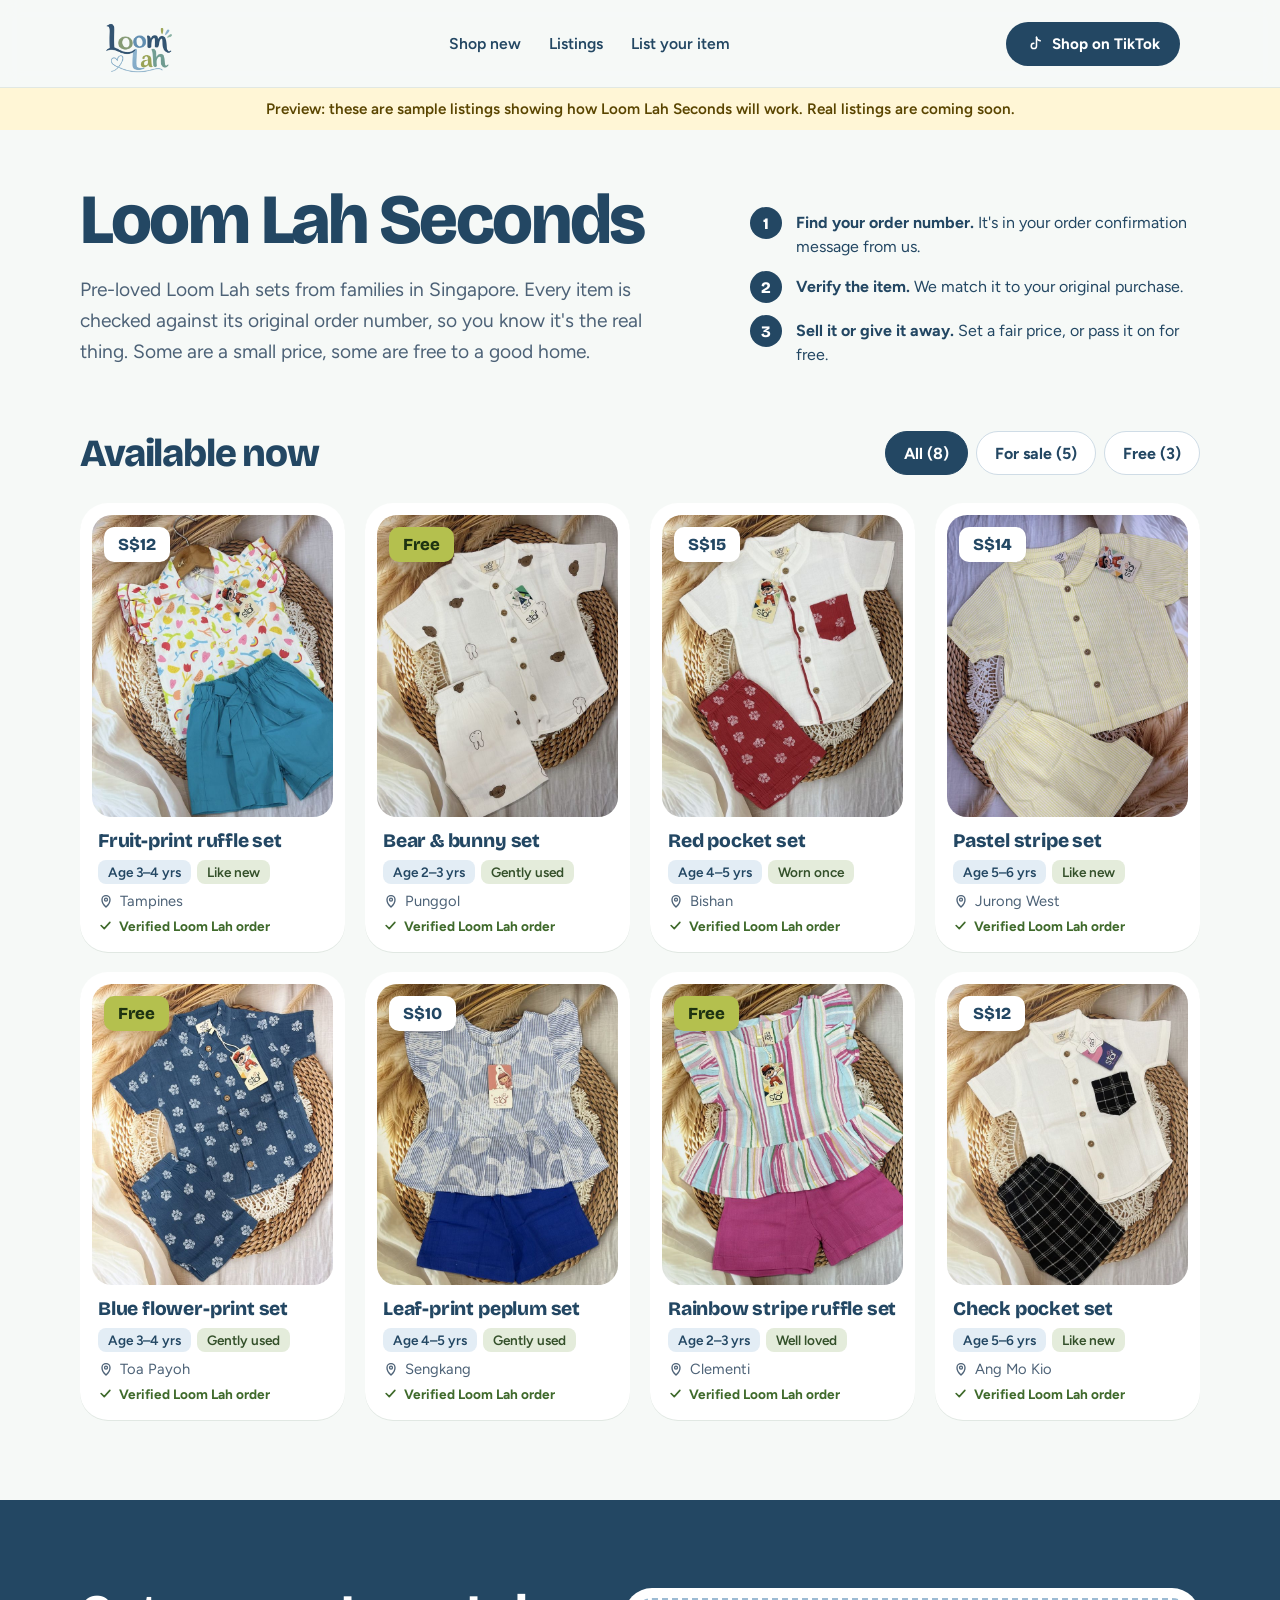
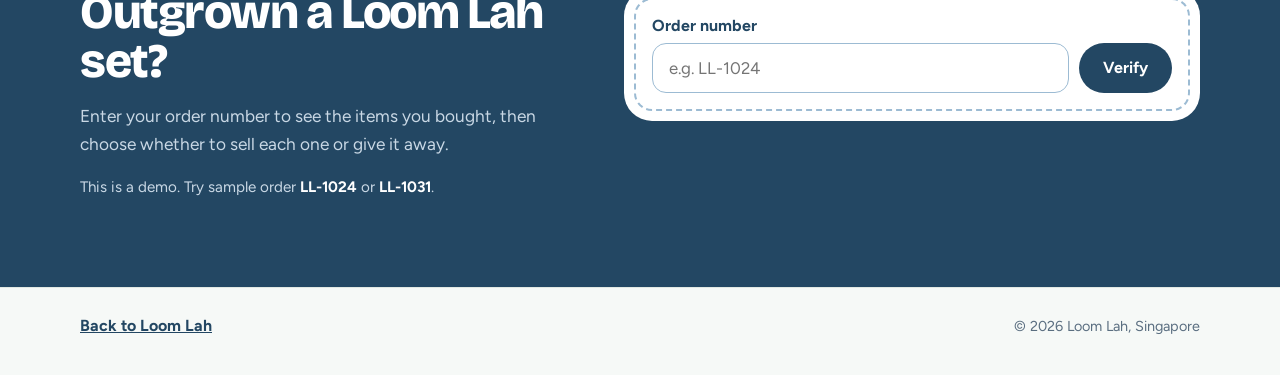
==== seconds.html @ 874a30c9 "Added Seconds page" ====
<!doctype html>
<html lang="en">
<head>
<meta charset="utf-8">
<meta name="viewport" content="width=device-width, initial-scale=1">
<title>Loom Lah Seconds — Pre-loved kids' cotton sets</title>
<meta name="description" content="Pre-loved Loom Lah cotton sets for kids in Singapore, verified by order number. Some for a small price, some free.">
<link rel="icon" href="favicon.ico" sizes="any">
<link rel="icon" type="image/png" href="assets/favicon-32.png">
<link rel="apple-touch-icon" href="assets/apple-touch-icon.png">
<meta name="theme-color" content="#234763">
<link rel="canonical" href="https://loomlah.github.io/seconds.html">
<meta property="og:url" content="https://loomlah.github.io/seconds.html">
<meta property="og:title" content="Loom Lah Seconds">
<meta property="og:description" content="Pre-loved Loom Lah cotton sets, verified by order number.">
<meta property="og:image" content="https://loomlah.github.io/assets/og-image.png">
<meta name="twitter:card" content="summary_large_image">
<link rel="preconnect" href="https://fonts.googleapis.com">
<link rel="preconnect" href="https://fonts.gstatic.com" crossorigin>
<link rel="stylesheet" href="https://fonts.googleapis.com/css2?family=Bricolage+Grotesque:opsz,wght@12..96,500;12..96,700;12..96,800&family=Figtree:wght@400;500;600;700&display=swap">
<style>
*{box-sizing:border-box}
img{max-width:100%;height:auto}
html{scroll-behavior:smooth;scroll-padding-top:90px}
a:focus-visible,button:focus-visible,input:focus-visible{outline:3px solid #B4C04E;outline-offset:3px}
[hidden]{display:none !important}
@media (prefers-reduced-motion:reduce){html{scroll-behavior:auto}}
body{margin:0;background:#F6F9F7}
a{color:#234763}a:hover{color:#16314A}
.btn{transition:transform .18s ease,box-shadow .18s ease,background-color .18s ease}
.btn:hover{transform:translateY(-2px)}
.btn-solid:hover{background-color:#16314A;color:#FFFFFF;box-shadow:0 10px 24px rgba(35,71,99,.25)}
.navlinks{display:none}
@media (min-width:860px){.navlinks{display:flex}}
@media (prefers-reduced-motion:reduce){.btn{transition:none}.btn:hover{transform:none}}
</style>
</head>
<body>
<div style="min-height: 100vh; background: #F6F9F7; color: #234763; font-family: 'Figtree', system-ui, sans-serif; display: flex; flex-direction: column">

<div style="position: sticky; top: 0; z-index: 20; background: rgba(246,249,247,0.88); backdrop-filter: blur(10px); -webkit-backdrop-filter: blur(10px); border-bottom: 1px solid #E1E8E3">
<div style="max-width: 1120px; margin: 0 auto; padding: 10px 20px; display: flex; align-items: center; gap: 24px">
<a href="index.html" aria-label="Loom Lah home" style="display: block; flex: none"><img src="assets/logo.png" alt="Loom Lah" width="72" height="67" style="width: 72px; height: auto; display: block"></a>
<nav class="navlinks" aria-label="Pages" style="flex: 1; gap: 28px; justify-content: center; font-weight: 600; font-size: 0.98rem">
<a href="index.html" style="text-decoration: none; color: #234763">Shop new</a>
<a href="#listings" style="text-decoration: none; color: #234763">Listings</a>
<a href="#list-yours" style="text-decoration: none; color: #234763">List your item</a>
</nav>
<a class="btn btn-solid" href="https://www.tiktok.com/@loomlah" target="_blank" rel="noopener" style="margin-left: auto; display: inline-flex; align-items: center; gap: 8px; min-height: 44px; box-sizing: border-box; padding: 0 20px; border-radius: 999px; background: #234763; color: #FFFFFF; text-decoration: none; font-weight: 700; font-size: 0.95rem"><svg width="18" height="18" viewBox="0 0 24 24" fill="none" stroke="currentColor" stroke-width="2" stroke-linecap="round" stroke-linejoin="round" aria-hidden="true"><path d="M14 3v11.5a3.5 3.5 0 1 1-3.5-3.5"></path><path d="M14 3c.4 2.8 2.2 4.5 5 4.8"></path></svg>Shop on TikTok</a>
</div>
</div>

<div role="note" style="background: #FFF6D6; color: #5A4500; padding: 12px 20px; text-align: center; font-size: 0.95rem; font-weight: 600">Preview: these are sample listings showing how Loom Lah Seconds will work. Real listings are coming soon.</div>

<header style="padding: 56px 20px 40px">
<div style="max-width: 1120px; margin: 0 auto; display: flex; flex-wrap: wrap; gap: 40px; align-items: flex-end; justify-content: space-between">
<div style="flex: 1 1 520px; min-width: 0; display: flex; flex-direction: column; gap: 20px">
<h1 style="margin: 0; font-family: 'Bricolage Grotesque', 'Figtree', sans-serif; font-size: clamp(2.6rem, 6vw, 4.4rem); line-height: 0.98; font-weight: 800; letter-spacing: -0.035em; color: #234763">Loom Lah Seconds</h1>
<p style="margin: 0; font-size: 1.2rem; line-height: 1.6; color: #4D6277; max-width: 32em">Pre-loved Loom Lah sets from families in Singapore. Every item is checked against its original order number, so you know it's the real thing. Some are a small price, some are free to a good home.</p>
</div>
<ol aria-label="How Seconds works" style="flex: 1 1 340px; min-width: 0; margin: 0; padding: 0; list-style: none; display: flex; flex-direction: column; gap: 12px">
<li style="display: flex; gap: 14px; align-items: flex-start"><span aria-hidden="true" style="flex: none; width: 32px; height: 32px; border-radius: 50%; background: #234763; color: #FFFFFF; display: flex; align-items: center; justify-content: center; font-family: 'Bricolage Grotesque', 'Figtree', sans-serif; font-weight: 800">1</span><span style="font-size: 1rem; line-height: 1.5; padding-top: 4px"><strong>Find your order number.</strong> It's in your order confirmation message from us.</span></li>
<li style="display: flex; gap: 14px; align-items: flex-start"><span aria-hidden="true" style="flex: none; width: 32px; height: 32px; border-radius: 50%; background: #234763; color: #FFFFFF; display: flex; align-items: center; justify-content: center; font-family: 'Bricolage Grotesque', 'Figtree', sans-serif; font-weight: 800">2</span><span style="font-size: 1rem; line-height: 1.5; padding-top: 4px"><strong>Verify the item.</strong> We match it to your original purchase.</span></li>
<li style="display: flex; gap: 14px; align-items: flex-start"><span aria-hidden="true" style="flex: none; width: 32px; height: 32px; border-radius: 50%; background: #234763; color: #FFFFFF; display: flex; align-items: center; justify-content: center; font-family: 'Bricolage Grotesque', 'Figtree', sans-serif; font-weight: 800">3</span><span style="font-size: 1rem; line-height: 1.5; padding-top: 4px"><strong>Sell it or give it away.</strong> Set a fair price, or pass it on for free.</span></li>
</ol>
</div>
</header>

<section id="listings" aria-labelledby="listings-h" style="padding: 24px 20px 80px">
<div style="max-width: 1120px; margin: 0 auto; display: flex; flex-direction: column; gap: 28px">
<div style="display: flex; flex-wrap: wrap; gap: 16px; align-items: center; justify-content: space-between">
<h2 id="listings-h" style="margin: 0; font-family: 'Bricolage Grotesque', 'Figtree', sans-serif; font-size: clamp(1.8rem, 3.5vw, 2.4rem); line-height: 1.05; font-weight: 800; letter-spacing: -0.03em">Available now</h2>
<div role="group" aria-label="Filter listings" style="display: flex; flex-wrap: wrap; gap: 8px">
<button type="button" data-filter="all" aria-pressed="true" style="min-height: 44px; padding: 0 18px; border-radius: 999px; border: 1.5px solid #234763; background: #234763; color: #FFFFFF; font: inherit; font-weight: 700; cursor: pointer">All (8)</button>
<button type="button" data-filter="sale" aria-pressed="false" style="min-height: 44px; padding: 0 18px; border-radius: 999px; border: 1.5px solid #CFDCE6; background: #FFFFFF; color: #234763; font: inherit; font-weight: 700; cursor: pointer">For sale (5)</button>
<button type="button" data-filter="free" aria-pressed="false" style="min-height: 44px; padding: 0 18px; border-radius: 999px; border: 1.5px solid #CFDCE6; background: #FFFFFF; color: #234763; font: inherit; font-weight: 700; cursor: pointer">Free (3)</button>
</div>
</div>
<div style="display: grid; grid-template-columns: repeat(auto-fill, minmax(230px, 1fr)); gap: 20px">
<article data-kind="sale" style="display: flex; flex-direction: column; gap: 12px; padding: 12px 12px 18px; border-radius: 28px; background: #FFFFFF; box-shadow: 0 1px 0 #E1E8E3">
<span style="position: relative; display: block; border-radius: 20px; overflow: hidden"><img src="assets/img/playdate-fruit-set.jpg" alt="Fruit-print ruffle set, pre-loved" loading="lazy" width="720" height="900" style="width: 100%; height: auto; aspect-ratio: 4 / 5; object-fit: cover; display: block"><span style="position: absolute; left: 12px; top: 12px; padding: 7px 14px; border-radius: 10px; background: #FFFFFF; color: #234763; font-family: 'Bricolage Grotesque', 'Figtree', sans-serif; font-weight: 800; font-size: 1.05rem; box-shadow: 0 6px 14px rgba(0,0,0,0.12)">S$12</span></span>
<div style="display: flex; flex-direction: column; gap: 8px; padding: 0 6px">
<h3 style="margin: 0; font-family: 'Bricolage Grotesque', 'Figtree', sans-serif; font-size: 1.2rem; font-weight: 800; letter-spacing: -0.01em; color: #234763">Fruit-print ruffle set</h3>
<div style="display: flex; flex-wrap: wrap; gap: 6px"><span style="padding: 4px 10px; border-radius: 8px; background: #E3EDF5; font-size: 0.85rem; font-weight: 600; color: #234763">Age 3–4 yrs</span><span style="padding: 4px 10px; border-radius: 8px; background: #E4ECDB; font-size: 0.85rem; font-weight: 600; color: #34502A">Like new</span></div>
<span style="display: inline-flex; align-items: center; gap: 6px; font-size: 0.92rem; color: #4D6277"><svg width="16" height="16" viewBox="0 0 24 24" fill="none" stroke="currentColor" stroke-width="2" stroke-linecap="round" stroke-linejoin="round" aria-hidden="true"><path d="M12 21s-6-5.5-6-11a6 6 0 0 1 12 0c0 5.5-6 11-6 11z"></path><circle cx="12" cy="10" r="2.2"></circle></svg>Tampines</span>
<span style="display: inline-flex; align-items: center; gap: 6px; font-size: 0.85rem; font-weight: 700; color: #3F6A2B"><svg width="15" height="15" viewBox="0 0 24 24" fill="none" stroke="currentColor" stroke-width="2.6" stroke-linecap="round" stroke-linejoin="round" aria-hidden="true"><path d="M5 12l5 5 9-10"></path></svg>Verified Loom Lah order</span>
</div>
</article>
<article data-kind="free" style="display: flex; flex-direction: column; gap: 12px; padding: 12px 12px 18px; border-radius: 28px; background: #FFFFFF; box-shadow: 0 1px 0 #E1E8E3">
<span style="position: relative; display: block; border-radius: 20px; overflow: hidden"><img src="assets/img/bear-bunny-set.jpg" alt="Bear &amp; bunny set, pre-loved" loading="lazy" width="720" height="900" style="width: 100%; height: auto; aspect-ratio: 4 / 5; object-fit: cover; display: block"><span style="position: absolute; left: 12px; top: 12px; padding: 7px 14px; border-radius: 10px; background: #B4C04E; color: #1F3311; font-family: 'Bricolage Grotesque', 'Figtree', sans-serif; font-weight: 800; font-size: 1.05rem; box-shadow: 0 6px 14px rgba(0,0,0,0.12)">Free</span></span>
<div style="display: flex; flex-direction: column; gap: 8px; padding: 0 6px">
<h3 style="margin: 0; font-family: 'Bricolage Grotesque', 'Figtree', sans-serif; font-size: 1.2rem; font-weight: 800; letter-spacing: -0.01em; color: #234763">Bear &amp; bunny set</h3>
<div style="display: flex; flex-wrap: wrap; gap: 6px"><span style="padding: 4px 10px; border-radius: 8px; background: #E3EDF5; font-size: 0.85rem; font-weight: 600; color: #234763">Age 2–3 yrs</span><span style="padding: 4px 10px; border-radius: 8px; background: #E4ECDB; font-size: 0.85rem; font-weight: 600; color: #34502A">Gently used</span></div>
<span style="display: inline-flex; align-items: center; gap: 6px; font-size: 0.92rem; color: #4D6277"><svg width="16" height="16" viewBox="0 0 24 24" fill="none" stroke="currentColor" stroke-width="2" stroke-linecap="round" stroke-linejoin="round" aria-hidden="true"><path d="M12 21s-6-5.5-6-11a6 6 0 0 1 12 0c0 5.5-6 11-6 11z"></path><circle cx="12" cy="10" r="2.2"></circle></svg>Punggol</span>
<span style="display: inline-flex; align-items: center; gap: 6px; font-size: 0.85rem; font-weight: 700; color: #3F6A2B"><svg width="15" height="15" viewBox="0 0 24 24" fill="none" stroke="currentColor" stroke-width="2.6" stroke-linecap="round" stroke-linejoin="round" aria-hidden="true"><path d="M5 12l5 5 9-10"></path></svg>Verified Loom Lah order</span>
</div>
</article>
<article data-kind="sale" style="display: flex; flex-direction: column; gap: 12px; padding: 12px 12px 18px; border-radius: 28px; background: #FFFFFF; box-shadow: 0 1px 0 #E1E8E3">
<span style="position: relative; display: block; border-radius: 20px; overflow: hidden"><img src="assets/img/cny-red-set.jpg" alt="Red pocket set, pre-loved" loading="lazy" width="720" height="900" style="width: 100%; height: auto; aspect-ratio: 4 / 5; object-fit: cover; display: block"><span style="position: absolute; left: 12px; top: 12px; padding: 7px 14px; border-radius: 10px; background: #FFFFFF; color: #234763; font-family: 'Bricolage Grotesque', 'Figtree', sans-serif; font-weight: 800; font-size: 1.05rem; box-shadow: 0 6px 14px rgba(0,0,0,0.12)">S$15</span></span>
<div style="display: flex; flex-direction: column; gap: 8px; padding: 0 6px">
<h3 style="margin: 0; font-family: 'Bricolage Grotesque', 'Figtree', sans-serif; font-size: 1.2rem; font-weight: 800; letter-spacing: -0.01em; color: #234763">Red pocket set</h3>
<div style="display: flex; flex-wrap: wrap; gap: 6px"><span style="padding: 4px 10px; border-radius: 8px; background: #E3EDF5; font-size: 0.85rem; font-weight: 600; color: #234763">Age 4–5 yrs</span><span style="padding: 4px 10px; border-radius: 8px; background: #E4ECDB; font-size: 0.85rem; font-weight: 600; color: #34502A">Worn once</span></div>
<span style="display: inline-flex; align-items: center; gap: 6px; font-size: 0.92rem; color: #4D6277"><svg width="16" height="16" viewBox="0 0 24 24" fill="none" stroke="currentColor" stroke-width="2" stroke-linecap="round" stroke-linejoin="round" aria-hidden="true"><path d="M12 21s-6-5.5-6-11a6 6 0 0 1 12 0c0 5.5-6 11-6 11z"></path><circle cx="12" cy="10" r="2.2"></circle></svg>Bishan</span>
<span style="display: inline-flex; align-items: center; gap: 6px; font-size: 0.85rem; font-weight: 700; color: #3F6A2B"><svg width="15" height="15" viewBox="0 0 24 24" fill="none" stroke="currentColor" stroke-width="2.6" stroke-linecap="round" stroke-linejoin="round" aria-hidden="true"><path d="M5 12l5 5 9-10"></path></svg>Verified Loom Lah order</span>
</div>
</article>
<article data-kind="sale" style="display: flex; flex-direction: column; gap: 12px; padding: 12px 12px 18px; border-radius: 28px; background: #FFFFFF; box-shadow: 0 1px 0 #E1E8E3">
<span style="position: relative; display: block; border-radius: 20px; overflow: hidden"><img src="assets/img/raya-pastel-set.jpg" alt="Pastel stripe set, pre-loved" loading="lazy" width="720" height="900" style="width: 100%; height: auto; aspect-ratio: 4 / 5; object-fit: cover; display: block"><span style="position: absolute; left: 12px; top: 12px; padding: 7px 14px; border-radius: 10px; background: #FFFFFF; color: #234763; font-family: 'Bricolage Grotesque', 'Figtree', sans-serif; font-weight: 800; font-size: 1.05rem; box-shadow: 0 6px 14px rgba(0,0,0,0.12)">S$14</span></span>
<div style="display: flex; flex-direction: column; gap: 8px; padding: 0 6px">
<h3 style="margin: 0; font-family: 'Bricolage Grotesque', 'Figtree', sans-serif; font-size: 1.2rem; font-weight: 800; letter-spacing: -0.01em; color: #234763">Pastel stripe set</h3>
<div style="display: flex; flex-wrap: wrap; gap: 6px"><span style="padding: 4px 10px; border-radius: 8px; background: #E3EDF5; font-size: 0.85rem; font-weight: 600; color: #234763">Age 5–6 yrs</span><span style="padding: 4px 10px; border-radius: 8px; background: #E4ECDB; font-size: 0.85rem; font-weight: 600; color: #34502A">Like new</span></div>
<span style="display: inline-flex; align-items: center; gap: 6px; font-size: 0.92rem; color: #4D6277"><svg width="16" height="16" viewBox="0 0 24 24" fill="none" stroke="currentColor" stroke-width="2" stroke-linecap="round" stroke-linejoin="round" aria-hidden="true"><path d="M12 21s-6-5.5-6-11a6 6 0 0 1 12 0c0 5.5-6 11-6 11z"></path><circle cx="12" cy="10" r="2.2"></circle></svg>Jurong West</span>
<span style="display: inline-flex; align-items: center; gap: 6px; font-size: 0.85rem; font-weight: 700; color: #3F6A2B"><svg width="15" height="15" viewBox="0 0 24 24" fill="none" stroke="currentColor" stroke-width="2.6" stroke-linecap="round" stroke-linejoin="round" aria-hidden="true"><path d="M5 12l5 5 9-10"></path></svg>Verified Loom Lah order</span>
</div>
</article>
<article data-kind="free" style="display: flex; flex-direction: column; gap: 12px; padding: 12px 12px 18px; border-radius: 28px; background: #FFFFFF; box-shadow: 0 1px 0 #E1E8E3">
<span style="position: relative; display: block; border-radius: 20px; overflow: hidden"><img src="assets/img/blue-flower-set.jpg" alt="Blue flower-print set, pre-loved" loading="lazy" width="720" height="900" style="width: 100%; height: auto; aspect-ratio: 4 / 5; object-fit: cover; display: block"><span style="position: absolute; left: 12px; top: 12px; padding: 7px 14px; border-radius: 10px; background: #B4C04E; color: #1F3311; font-family: 'Bricolage Grotesque', 'Figtree', sans-serif; font-weight: 800; font-size: 1.05rem; box-shadow: 0 6px 14px rgba(0,0,0,0.12)">Free</span></span>
<div style="display: flex; flex-direction: column; gap: 8px; padding: 0 6px">
<h3 style="margin: 0; font-family: 'Bricolage Grotesque', 'Figtree', sans-serif; font-size: 1.2rem; font-weight: 800; letter-spacing: -0.01em; color: #234763">Blue flower-print set</h3>
<div style="display: flex; flex-wrap: wrap; gap: 6px"><span style="padding: 4px 10px; border-radius: 8px; background: #E3EDF5; font-size: 0.85rem; font-weight: 600; color: #234763">Age 3–4 yrs</span><span style="padding: 4px 10px; border-radius: 8px; background: #E4ECDB; font-size: 0.85rem; font-weight: 600; color: #34502A">Gently used</span></div>
<span style="display: inline-flex; align-items: center; gap: 6px; font-size: 0.92rem; color: #4D6277"><svg width="16" height="16" viewBox="0 0 24 24" fill="none" stroke="currentColor" stroke-width="2" stroke-linecap="round" stroke-linejoin="round" aria-hidden="true"><path d="M12 21s-6-5.5-6-11a6 6 0 0 1 12 0c0 5.5-6 11-6 11z"></path><circle cx="12" cy="10" r="2.2"></circle></svg>Toa Payoh</span>
<span style="display: inline-flex; align-items: center; gap: 6px; font-size: 0.85rem; font-weight: 700; color: #3F6A2B"><svg width="15" height="15" viewBox="0 0 24 24" fill="none" stroke="currentColor" stroke-width="2.6" stroke-linecap="round" stroke-linejoin="round" aria-hidden="true"><path d="M5 12l5 5 9-10"></path></svg>Verified Loom Lah order</span>
</div>
</article>
<article data-kind="sale" style="display: flex; flex-direction: column; gap: 12px; padding: 12px 12px 18px; border-radius: 28px; background: #FFFFFF; box-shadow: 0 1px 0 #E1E8E3">
<span style="position: relative; display: block; border-radius: 20px; overflow: hidden"><img src="assets/img/leaf-peplum-set.jpg" alt="Leaf-print peplum set, pre-loved" loading="lazy" width="720" height="900" style="width: 100%; height: auto; aspect-ratio: 4 / 5; object-fit: cover; display: block"><span style="position: absolute; left: 12px; top: 12px; padding: 7px 14px; border-radius: 10px; background: #FFFFFF; color: #234763; font-family: 'Bricolage Grotesque', 'Figtree', sans-serif; font-weight: 800; font-size: 1.05rem; box-shadow: 0 6px 14px rgba(0,0,0,0.12)">S$10</span></span>
<div style="display: flex; flex-direction: column; gap: 8px; padding: 0 6px">
<h3 style="margin: 0; font-family: 'Bricolage Grotesque', 'Figtree', sans-serif; font-size: 1.2rem; font-weight: 800; letter-spacing: -0.01em; color: #234763">Leaf-print peplum set</h3>
<div style="display: flex; flex-wrap: wrap; gap: 6px"><span style="padding: 4px 10px; border-radius: 8px; background: #E3EDF5; font-size: 0.85rem; font-weight: 600; color: #234763">Age 4–5 yrs</span><span style="padding: 4px 10px; border-radius: 8px; background: #E4ECDB; font-size: 0.85rem; font-weight: 600; color: #34502A">Gently used</span></div>
<span style="display: inline-flex; align-items: center; gap: 6px; font-size: 0.92rem; color: #4D6277"><svg width="16" height="16" viewBox="0 0 24 24" fill="none" stroke="currentColor" stroke-width="2" stroke-linecap="round" stroke-linejoin="round" aria-hidden="true"><path d="M12 21s-6-5.5-6-11a6 6 0 0 1 12 0c0 5.5-6 11-6 11z"></path><circle cx="12" cy="10" r="2.2"></circle></svg>Sengkang</span>
<span style="display: inline-flex; align-items: center; gap: 6px; font-size: 0.85rem; font-weight: 700; color: #3F6A2B"><svg width="15" height="15" viewBox="0 0 24 24" fill="none" stroke="currentColor" stroke-width="2.6" stroke-linecap="round" stroke-linejoin="round" aria-hidden="true"><path d="M5 12l5 5 9-10"></path></svg>Verified Loom Lah order</span>
</div>
</article>
<article data-kind="free" style="display: flex; flex-direction: column; gap: 12px; padding: 12px 12px 18px; border-radius: 28px; background: #FFFFFF; box-shadow: 0 1px 0 #E1E8E3">
<span style="position: relative; display: block; border-radius: 20px; overflow: hidden"><img src="assets/img/stripe-ruffle-set.jpg" alt="Rainbow stripe ruffle set, pre-loved" loading="lazy" width="720" height="900" style="width: 100%; height: auto; aspect-ratio: 4 / 5; object-fit: cover; display: block"><span style="position: absolute; left: 12px; top: 12px; padding: 7px 14px; border-radius: 10px; background: #B4C04E; color: #1F3311; font-family: 'Bricolage Grotesque', 'Figtree', sans-serif; font-weight: 800; font-size: 1.05rem; box-shadow: 0 6px 14px rgba(0,0,0,0.12)">Free</span></span>
<div style="display: flex; flex-direction: column; gap: 8px; padding: 0 6px">
<h3 style="margin: 0; font-family: 'Bricolage Grotesque', 'Figtree', sans-serif; font-size: 1.2rem; font-weight: 800; letter-spacing: -0.01em; color: #234763">Rainbow stripe ruffle set</h3>
<div style="display: flex; flex-wrap: wrap; gap: 6px"><span style="padding: 4px 10px; border-radius: 8px; background: #E3EDF5; font-size: 0.85rem; font-weight: 600; color: #234763">Age 2–3 yrs</span><span style="padding: 4px 10px; border-radius: 8px; background: #E4ECDB; font-size: 0.85rem; font-weight: 600; color: #34502A">Well loved</span></div>
<span style="display: inline-flex; align-items: center; gap: 6px; font-size: 0.92rem; color: #4D6277"><svg width="16" height="16" viewBox="0 0 24 24" fill="none" stroke="currentColor" stroke-width="2" stroke-linecap="round" stroke-linejoin="round" aria-hidden="true"><path d="M12 21s-6-5.5-6-11a6 6 0 0 1 12 0c0 5.5-6 11-6 11z"></path><circle cx="12" cy="10" r="2.2"></circle></svg>Clementi</span>
<span style="display: inline-flex; align-items: center; gap: 6px; font-size: 0.85rem; font-weight: 700; color: #3F6A2B"><svg width="15" height="15" viewBox="0 0 24 24" fill="none" stroke="currentColor" stroke-width="2.6" stroke-linecap="round" stroke-linejoin="round" aria-hidden="true"><path d="M5 12l5 5 9-10"></path></svg>Verified Loom Lah order</span>
</div>
</article>
<article data-kind="sale" style="display: flex; flex-direction: column; gap: 12px; padding: 12px 12px 18px; border-radius: 28px; background: #FFFFFF; box-shadow: 0 1px 0 #E1E8E3">
<span style="position: relative; display: block; border-radius: 20px; overflow: hidden"><img src="assets/img/check-pocket-set.jpg" alt="Check pocket set, pre-loved" loading="lazy" width="720" height="900" style="width: 100%; height: auto; aspect-ratio: 4 / 5; object-fit: cover; display: block"><span style="position: absolute; left: 12px; top: 12px; padding: 7px 14px; border-radius: 10px; background: #FFFFFF; color: #234763; font-family: 'Bricolage Grotesque', 'Figtree', sans-serif; font-weight: 800; font-size: 1.05rem; box-shadow: 0 6px 14px rgba(0,0,0,0.12)">S$12</span></span>
<div style="display: flex; flex-direction: column; gap: 8px; padding: 0 6px">
<h3 style="margin: 0; font-family: 'Bricolage Grotesque', 'Figtree', sans-serif; font-size: 1.2rem; font-weight: 800; letter-spacing: -0.01em; color: #234763">Check pocket set</h3>
<div style="display: flex; flex-wrap: wrap; gap: 6px"><span style="padding: 4px 10px; border-radius: 8px; background: #E3EDF5; font-size: 0.85rem; font-weight: 600; color: #234763">Age 5–6 yrs</span><span style="padding: 4px 10px; border-radius: 8px; background: #E4ECDB; font-size: 0.85rem; font-weight: 600; color: #34502A">Like new</span></div>
<span style="display: inline-flex; align-items: center; gap: 6px; font-size: 0.92rem; color: #4D6277"><svg width="16" height="16" viewBox="0 0 24 24" fill="none" stroke="currentColor" stroke-width="2" stroke-linecap="round" stroke-linejoin="round" aria-hidden="true"><path d="M12 21s-6-5.5-6-11a6 6 0 0 1 12 0c0 5.5-6 11-6 11z"></path><circle cx="12" cy="10" r="2.2"></circle></svg>Ang Mo Kio</span>
<span style="display: inline-flex; align-items: center; gap: 6px; font-size: 0.85rem; font-weight: 700; color: #3F6A2B"><svg width="15" height="15" viewBox="0 0 24 24" fill="none" stroke="currentColor" stroke-width="2.6" stroke-linecap="round" stroke-linejoin="round" aria-hidden="true"><path d="M5 12l5 5 9-10"></path></svg>Verified Loom Lah order</span>
</div>
</article>
</div>
</div>
</section>

<section id="list-yours" aria-labelledby="list-h" style="background: #234763; color: #FFFFFF; padding: 88px 20px">
<div style="max-width: 1120px; margin: 0 auto; display: flex; flex-wrap: wrap; gap: 48px; align-items: flex-start">
<div style="flex: 1 1 360px; min-width: 0; display: flex; flex-direction: column; gap: 16px">
<h2 id="list-h" style="margin: 0; font-family: 'Bricolage Grotesque', 'Figtree', sans-serif; font-size: clamp(2rem, 4vw, 3rem); line-height: 1.02; font-weight: 800; letter-spacing: -0.03em; color: #FFFFFF">Outgrown a Loom Lah set?</h2>
<p style="margin: 0; font-size: 1.08rem; line-height: 1.65; color: #C9D8E5">Enter your order number to see the items you bought, then choose whether to sell each one or give it away.</p>
<p style="margin: 0; font-size: 0.95rem; line-height: 1.6; color: #C9D8E5">This is a demo. Try sample order <strong style="color: #FFFFFF">LL-1024</strong> or <strong style="color: #FFFFFF">LL-1031</strong>.</p>
</div>
<div style="flex: 1 1 440px; min-width: 0; box-sizing: border-box; padding: 28px; border-radius: 28px; background: #FFFFFF; color: #234763; outline: 2px dashed #9CBBD3; outline-offset: -12px">
<label for="order-no" style="display: block; font-weight: 700; margin-bottom: 8px">Order number</label><form id="verify" style="display: flex; flex-wrap: wrap; gap: 10px">
<input id="order-no" placeholder="e.g. LL-1024" autocomplete="off" style="flex: 1 1 200px; min-width: 0; min-height: 50px; box-sizing: border-box; padding: 0 16px; border-radius: 14px; border: 1.5px solid #9CBBD3; font: inherit; font-size: 1.05rem; color: #234763; background: #FFFFFF">
<button type="submit" class="btn btn-solid" style="min-height: 50px; padding: 0 24px; border-radius: 999px; border: 0; background: #234763; color: #FFFFFF; font: inherit; font-weight: 700; cursor: pointer">Verify</button>
</form>
<p id="not-found" role="alert" hidden style="margin: 16px 0 0; font-weight: 600; color: #9B2C2C">We couldn't find that order number. Check your order confirmation and try again.</p>
<div id="found" hidden style="margin-top: 20px; display: flex; flex-direction: column; gap: 14px">
<p style="margin: 0; display: inline-flex; align-items: center; gap: 8px; font-weight: 700; color: #3F6A2B"><svg width="15" height="15" viewBox="0 0 24 24" fill="none" stroke="currentColor" stroke-width="2.6" stroke-linecap="round" stroke-linejoin="round" aria-hidden="true"><path d="M5 12l5 5 9-10"></path></svg><span id="found-label"></span></p>
<div id="order-items"></div>
<p id="summary" style="margin: 0; font-size: 0.95rem; line-height: 1.55; color: #4D6277"></p>
</div>
</div>
</div>
</section>

<footer style="padding: 28px 20px 40px; border-top: 1px solid #E1E8E3">
<div style="max-width: 1120px; margin: 0 auto; display: flex; flex-wrap: wrap; gap: 16px; align-items: center; justify-content: space-between">
<a href="index.html" style="font-weight: 700; color: #234763">Back to Loom Lah</a>
<p style="margin: 0; font-size: 0.9rem; color: #5A6E80">© 2026 Loom Lah, Singapore</p>
</div>
</footer>

</div>
<script>
var ORDERS = {"LL-1024": [{"title": "Fruit-print ruffle set", "age": "3–4 yrs"}, {"title": "Bear & bunny set", "age": "2–3 yrs"}], "LL-1031": [{"title": "Red pocket set", "age": "4–5 yrs"}]};
var TAB_ON = "min-height: 44px; padding: 0 18px; border-radius: 999px; border: 1.5px solid #234763; background: #234763; color: #FFFFFF; font: inherit; font-weight: 700; cursor: pointer", TAB_OFF = "min-height: 44px; padding: 0 18px; border-radius: 999px; border: 1.5px solid #CFDCE6; background: #FFFFFF; color: #234763; font: inherit; font-weight: 700; cursor: pointer";
var CH_ON = "min-height: 40px; padding: 0 16px; border-radius: 999px; border: 1.5px solid #234763; background: #234763; color: #FFFFFF; font: inherit; font-weight: 700; cursor: pointer", CH_OFF = "min-height: 40px; padding: 0 16px; border-radius: 999px; border: 1.5px solid #CFDCE6; background: #FFFFFF; color: #234763; font: inherit; font-weight: 700; cursor: pointer";
document.querySelectorAll('[data-filter]').forEach(function (b) {
  b.addEventListener('click', function () {
    var f = b.getAttribute('data-filter');
    document.querySelectorAll('[data-filter]').forEach(function (x) { var on = x === b; x.setAttribute('aria-pressed', on); x.style.cssText = on ? TAB_ON : TAB_OFF; });
    document.querySelectorAll('[data-kind]').forEach(function (c) { c.hidden = !(f === 'all' || c.getAttribute('data-kind') === f); c.style.display = c.hidden ? 'none' : 'flex'; });
  });
});
function esc(s) { return String(s).replace(/[&<>"]/g, function (c) { return {'&':'&amp;','<':'&lt;','>':'&gt;','"':'&quot;'}[c]; }); }
document.getElementById('verify').addEventListener('submit', function (e) {
  e.preventDefault();
  var k = document.getElementById('order-no').value.trim().toUpperCase();
  var items = ORDERS[k], nf = document.getElementById('not-found'), fd = document.getElementById('found');
  nf.hidden = !!items; fd.hidden = !items; fd.style.display = items ? 'flex' : 'none';
  if (!items) return;
  document.getElementById('found-label').textContent = 'Order ' + k + ' verified';
  var box = document.getElementById('order-items'), picked = {};
  var summary = document.getElementById('summary');
  function upd() { summary.textContent = Object.keys(picked).length ? 'In the live version, your listing goes up with a "Verified Loom Lah order" badge.' : 'Choose Sell or Give away for each item you want to list.'; }
  box.innerHTML = items.map(function (o, i) {
    return '<div style="display:flex;flex-wrap:wrap;gap:10px;align-items:center;justify-content:space-between;padding:14px 0;border-top:1px dashed #CFDCE6">' +
      '<span style="display:flex;flex-direction:column"><strong>' + esc(o.title) + '</strong><span style="font-size:0.9rem;color:#4D6277">Age ' + esc(o.age) + '</span></span>' +
      '<span style="display:flex;gap:8px"><button type="button" data-i="' + i + '" data-v="sell" aria-pressed="false" style="' + CH_OFF + '">Sell</button>' +
      '<button type="button" data-i="' + i + '" data-v="free" aria-pressed="false" style="' + CH_OFF + '">Give away</button></span></div>';
  }).join('');
  box.querySelectorAll('button').forEach(function (b) {
    b.addEventListener('click', function () {
      var i = b.getAttribute('data-i'); picked[i] = b.getAttribute('data-v');
      box.querySelectorAll('button[data-i="' + i + '"]').forEach(function (x) { var on = x === b; x.setAttribute('aria-pressed', on); x.style.cssText = on ? CH_ON : CH_OFF; });
      upd();
    });
  });
  upd();
});
</script>
</body>
</html>
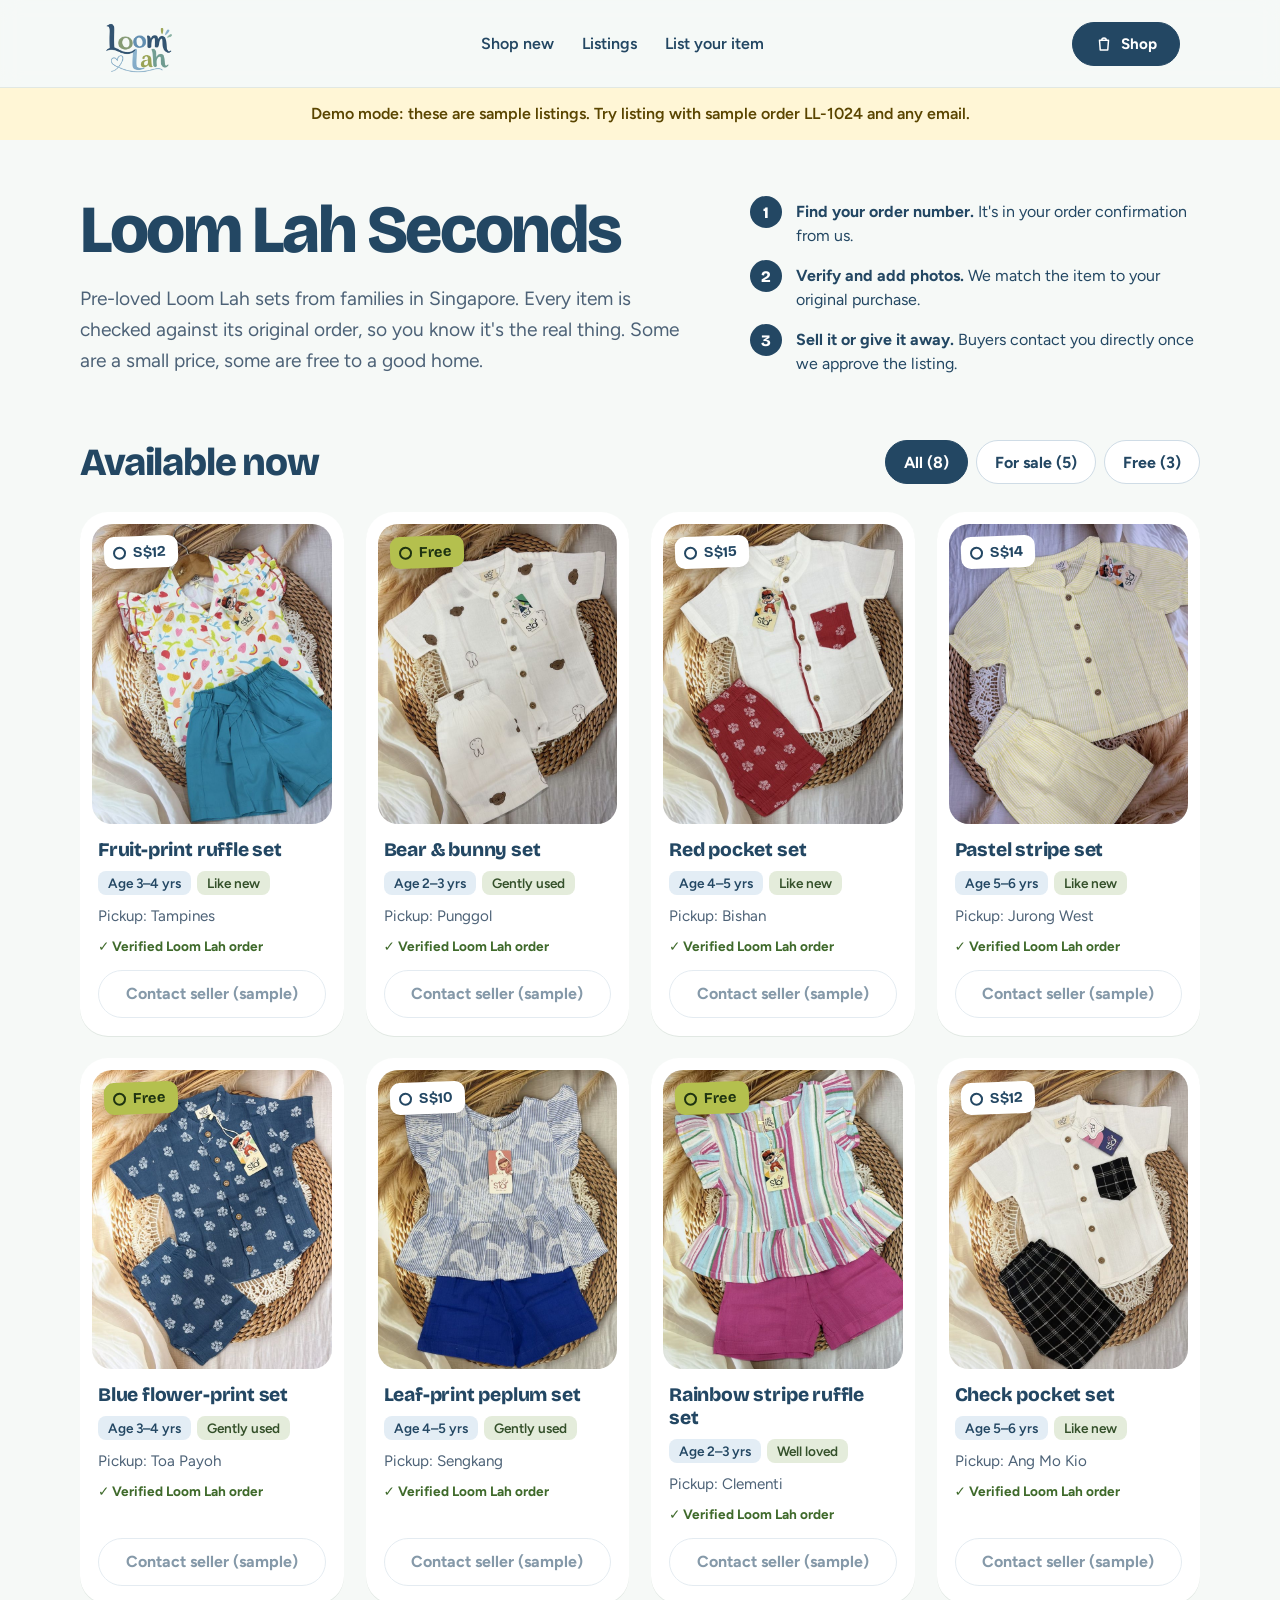
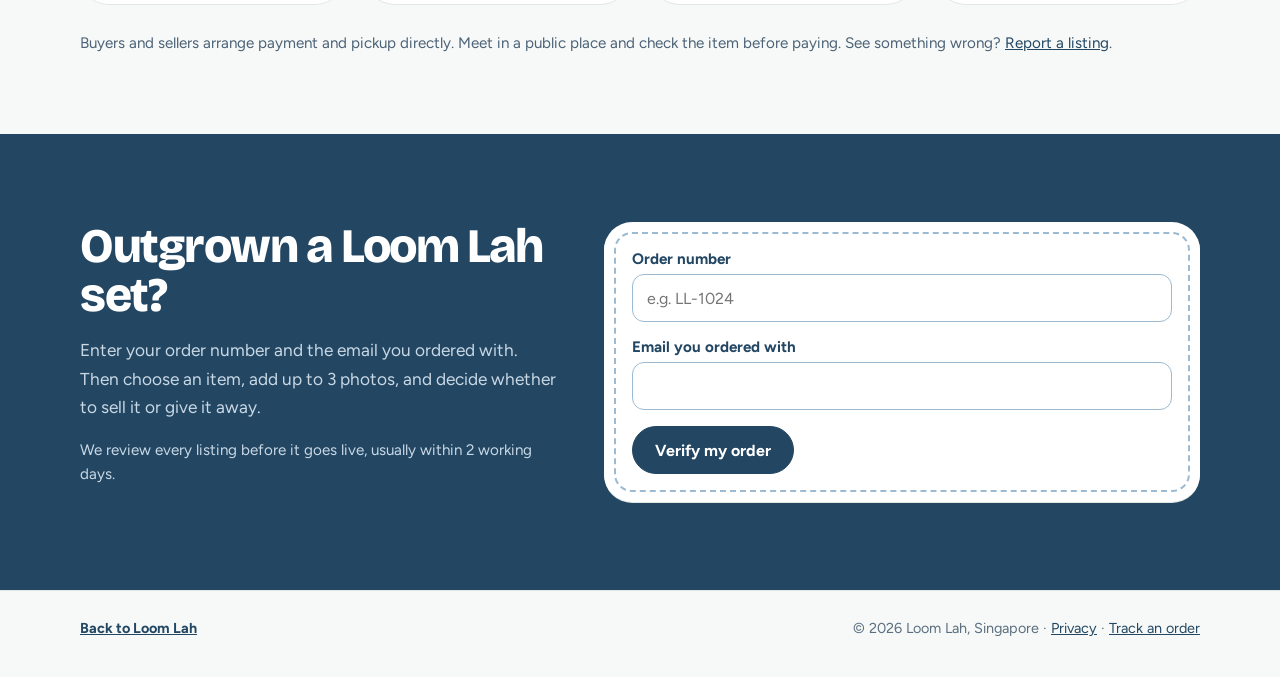
==== commit aeb388c4: "Add Supabase, Hitpay and Seconds feature" ====
--- a/seconds.html
+++ b/seconds.html
@@ -3,7 +3,7 @@
 <head>
 <meta charset="utf-8">
 <meta name="viewport" content="width=device-width, initial-scale=1">
-<title>Loom Lah Seconds — Pre-loved kids' cotton sets</title>
+<title>Loom Lah Seconds | Pre-loved kids' cotton sets</title>
 <meta name="description" content="Pre-loved Loom Lah cotton sets for kids in Singapore, verified by order number. Some for a small price, some free.">
 <link rel="icon" href="favicon.ico" sizes="any">
 <link rel="icon" type="image/png" href="assets/favicon-32.png">
@@ -11,8 +11,8 @@
 <meta name="theme-color" content="#234763">
 <link rel="canonical" href="https://loomlah.github.io/seconds.html">
 <meta property="og:url" content="https://loomlah.github.io/seconds.html">
-<meta property="og:title" content="Loom Lah Seconds">
-<meta property="og:description" content="Pre-loved Loom Lah cotton sets, verified by order number.">
+<meta property="og:title" content="Loom Lah Seconds | Pre-loved kids' cotton sets">
+<meta property="og:description" content="Pre-loved Loom Lah cotton sets for kids in Singapore, verified by order number. Some for a small price, some free.">
 <meta property="og:image" content="https://loomlah.github.io/assets/og-image.png">
 <meta name="twitter:card" content="summary_large_image">
 <link rel="preconnect" href="https://fonts.googleapis.com">
@@ -22,204 +22,157 @@
 *{box-sizing:border-box}
 img{max-width:100%;height:auto}
 html{scroll-behavior:smooth;scroll-padding-top:90px}
-a:focus-visible,button:focus-visible,input:focus-visible{outline:3px solid #B4C04E;outline-offset:3px}
-[hidden]{display:none !important}
+body{margin:0;background:#F6F9F7;color:#234763;font-family:'Figtree',system-ui,sans-serif}
+a{color:#234763}
+a:focus-visible,button:focus-visible,input:focus-visible,select:focus-visible{outline:3px solid #B4C04E;outline-offset:3px}
+.ll-top{position:sticky;top:0;z-index:20;background:rgba(246,249,247,.9);backdrop-filter:blur(10px);-webkit-backdrop-filter:blur(10px);border-bottom:1px solid #E1E8E3}
+.ll-top-in{max-width:1120px;margin:0 auto;padding:10px 20px;display:flex;align-items:center;gap:24px}
+.ll-top nav{display:none;flex:1;gap:28px;justify-content:center;font-weight:600}
+.ll-top nav a{text-decoration:none}
+@media (min-width:860px){.ll-top nav{display:flex}}
+.ll-page-h1{margin:0;font-family:var(--ll-display);font-size:clamp(2.4rem,6vw,4.2rem);line-height:.98;font-weight:800;letter-spacing:-.035em}
+.ll-foot{padding:28px 20px 40px;border-top:1px solid #E1E8E3}
+.ll-foot-in{max-width:1120px;margin:0 auto;display:flex;flex-wrap:wrap;gap:16px;align-items:center;justify-content:space-between;font-size:.9rem;color:#5A6E80}
 @media (prefers-reduced-motion:reduce){html{scroll-behavior:auto}}
-body{margin:0;background:#F6F9F7}
-a{color:#234763}a:hover{color:#16314A}
-.btn{transition:transform .18s ease,box-shadow .18s ease,background-color .18s ease}
-.btn:hover{transform:translateY(-2px)}
-.btn-solid:hover{background-color:#16314A;color:#FFFFFF;box-shadow:0 10px 24px rgba(35,71,99,.25)}
-.navlinks{display:none}
-@media (min-width:860px){.navlinks{display:flex}}
-@media (prefers-reduced-motion:reduce){.btn{transition:none}.btn:hover{transform:none}}
 </style>
+<link rel="stylesheet" href="assets/css/shop.css">
 </head>
 <body>
-<div style="min-height: 100vh; background: #F6F9F7; color: #234763; font-family: 'Figtree', system-ui, sans-serif; display: flex; flex-direction: column">
-
-<div style="position: sticky; top: 0; z-index: 20; background: rgba(246,249,247,0.88); backdrop-filter: blur(10px); -webkit-backdrop-filter: blur(10px); border-bottom: 1px solid #E1E8E3">
-<div style="max-width: 1120px; margin: 0 auto; padding: 10px 20px; display: flex; align-items: center; gap: 24px">
-<a href="index.html" aria-label="Loom Lah home" style="display: block; flex: none"><img src="assets/logo.png" alt="Loom Lah" width="72" height="67" style="width: 72px; height: auto; display: block"></a>
-<nav class="navlinks" aria-label="Pages" style="flex: 1; gap: 28px; justify-content: center; font-weight: 600; font-size: 0.98rem">
-<a href="index.html" style="text-decoration: none; color: #234763">Shop new</a>
-<a href="#listings" style="text-decoration: none; color: #234763">Listings</a>
-<a href="#list-yours" style="text-decoration: none; color: #234763">List your item</a>
+<div class="ll-top">
+<div class="ll-top-in">
+<a href="index.html" aria-label="Loom Lah home" style="display: block; flex: none"><img src="assets/logo.png" width="72" height="67" alt="Loom Lah" style="width: 72px; height: auto; display: block"></a>
+<nav aria-label="Pages">
+<a href="index.html#shop">Shop new</a>
+<a href="#listings">Listings</a>
+<a href="#list-yours">List your item</a>
 </nav>
-<a class="btn btn-solid" href="https://www.tiktok.com/@loomlah" target="_blank" rel="noopener" style="margin-left: auto; display: inline-flex; align-items: center; gap: 8px; min-height: 44px; box-sizing: border-box; padding: 0 20px; border-radius: 999px; background: #234763; color: #FFFFFF; text-decoration: none; font-weight: 700; font-size: 0.95rem"><svg width="18" height="18" viewBox="0 0 24 24" fill="none" stroke="currentColor" stroke-width="2" stroke-linecap="round" stroke-linejoin="round" aria-hidden="true"><path d="M14 3v11.5a3.5 3.5 0 1 1-3.5-3.5"></path><path d="M14 3c.4 2.8 2.2 4.5 5 4.8"></path></svg>Shop on TikTok</a>
+<a class="ll-btn ll-btn-solid" href="index.html#shop" style="margin-left: auto; min-height: 44px; font-size: .95rem"><svg width="18" height="18" viewBox="0 0 24 24" fill="none" stroke="currentColor" stroke-width="2" stroke-linecap="round" stroke-linejoin="round" aria-hidden="true"><path d="M6 7h12l-1 13H7z"></path><path d="M9 7a3 3 0 0 1 6 0"></path></svg>Shop</a>
 </div>
 </div>
 
-<div role="note" style="background: #FFF6D6; color: #5A4500; padding: 12px 20px; text-align: center; font-size: 0.95rem; font-weight: 600">Preview: these are sample listings showing how Loom Lah Seconds will work. Real listings are coming soon.</div>
+<div class="ll-notice ll-notice-demo ll-hide" data-demo-only role="note" style="border-radius: 0; text-align: center">Demo mode: these are sample listings. Try listing with sample order LL-1024 and any email.</div>
 
 <header style="padding: 56px 20px 40px">
 <div style="max-width: 1120px; margin: 0 auto; display: flex; flex-wrap: wrap; gap: 40px; align-items: flex-end; justify-content: space-between">
 <div style="flex: 1 1 520px; min-width: 0; display: flex; flex-direction: column; gap: 20px">
-<h1 style="margin: 0; font-family: 'Bricolage Grotesque', 'Figtree', sans-serif; font-size: clamp(2.6rem, 6vw, 4.4rem); line-height: 0.98; font-weight: 800; letter-spacing: -0.035em; color: #234763">Loom Lah Seconds</h1>
-<p style="margin: 0; font-size: 1.2rem; line-height: 1.6; color: #4D6277; max-width: 32em">Pre-loved Loom Lah sets from families in Singapore. Every item is checked against its original order number, so you know it's the real thing. Some are a small price, some are free to a good home.</p>
+<h1 class="ll-page-h1">Loom Lah Seconds</h1>
+<p style="margin: 0; font-size: 1.2rem; line-height: 1.6; color: #4D6277; max-width: 32em">Pre-loved Loom Lah sets from families in Singapore. Every item is checked against its original order, so you know it's the real thing. Some are a small price, some are free to a good home.</p>
 </div>
 <ol aria-label="How Seconds works" style="flex: 1 1 340px; min-width: 0; margin: 0; padding: 0; list-style: none; display: flex; flex-direction: column; gap: 12px">
-<li style="display: flex; gap: 14px; align-items: flex-start"><span aria-hidden="true" style="flex: none; width: 32px; height: 32px; border-radius: 50%; background: #234763; color: #FFFFFF; display: flex; align-items: center; justify-content: center; font-family: 'Bricolage Grotesque', 'Figtree', sans-serif; font-weight: 800">1</span><span style="font-size: 1rem; line-height: 1.5; padding-top: 4px"><strong>Find your order number.</strong> It's in your order confirmation message from us.</span></li>
-<li style="display: flex; gap: 14px; align-items: flex-start"><span aria-hidden="true" style="flex: none; width: 32px; height: 32px; border-radius: 50%; background: #234763; color: #FFFFFF; display: flex; align-items: center; justify-content: center; font-family: 'Bricolage Grotesque', 'Figtree', sans-serif; font-weight: 800">2</span><span style="font-size: 1rem; line-height: 1.5; padding-top: 4px"><strong>Verify the item.</strong> We match it to your original purchase.</span></li>
-<li style="display: flex; gap: 14px; align-items: flex-start"><span aria-hidden="true" style="flex: none; width: 32px; height: 32px; border-radius: 50%; background: #234763; color: #FFFFFF; display: flex; align-items: center; justify-content: center; font-family: 'Bricolage Grotesque', 'Figtree', sans-serif; font-weight: 800">3</span><span style="font-size: 1rem; line-height: 1.5; padding-top: 4px"><strong>Sell it or give it away.</strong> Set a fair price, or pass it on for free.</span></li>
+<li style="display: flex; gap: 14px; align-items: flex-start"><span aria-hidden="true" style="flex: none; width: 32px; height: 32px; border-radius: 50%; background: #234763; color: #FFFFFF; display: flex; align-items: center; justify-content: center; font-family: var(--ll-display); font-weight: 800">1</span><span style="line-height: 1.5; padding-top: 4px"><strong>Find your order number.</strong> It's in your order confirmation from us.</span></li>
+<li style="display: flex; gap: 14px; align-items: flex-start"><span aria-hidden="true" style="flex: none; width: 32px; height: 32px; border-radius: 50%; background: #234763; color: #FFFFFF; display: flex; align-items: center; justify-content: center; font-family: var(--ll-display); font-weight: 800">2</span><span style="line-height: 1.5; padding-top: 4px"><strong>Verify and add photos.</strong> We match the item to your original purchase.</span></li>
+<li style="display: flex; gap: 14px; align-items: flex-start"><span aria-hidden="true" style="flex: none; width: 32px; height: 32px; border-radius: 50%; background: #234763; color: #FFFFFF; display: flex; align-items: center; justify-content: center; font-family: var(--ll-display); font-weight: 800">3</span><span style="line-height: 1.5; padding-top: 4px"><strong>Sell it or give it away.</strong> Buyers contact you directly once we approve the listing.</span></li>
 </ol>
 </div>
 </header>
 
 <section id="listings" aria-labelledby="listings-h" style="padding: 24px 20px 80px">
-<div style="max-width: 1120px; margin: 0 auto; display: flex; flex-direction: column; gap: 28px">
+<div class="ll-wrap" style="display: flex; flex-direction: column; gap: 28px">
 <div style="display: flex; flex-wrap: wrap; gap: 16px; align-items: center; justify-content: space-between">
-<h2 id="listings-h" style="margin: 0; font-family: 'Bricolage Grotesque', 'Figtree', sans-serif; font-size: clamp(1.8rem, 3.5vw, 2.4rem); line-height: 1.05; font-weight: 800; letter-spacing: -0.03em">Available now</h2>
-<div role="group" aria-label="Filter listings" style="display: flex; flex-wrap: wrap; gap: 8px">
-<button type="button" data-filter="all" aria-pressed="true" style="min-height: 44px; padding: 0 18px; border-radius: 999px; border: 1.5px solid #234763; background: #234763; color: #FFFFFF; font: inherit; font-weight: 700; cursor: pointer">All (8)</button>
-<button type="button" data-filter="sale" aria-pressed="false" style="min-height: 44px; padding: 0 18px; border-radius: 999px; border: 1.5px solid #CFDCE6; background: #FFFFFF; color: #234763; font: inherit; font-weight: 700; cursor: pointer">For sale (5)</button>
-<button type="button" data-filter="free" aria-pressed="false" style="min-height: 44px; padding: 0 18px; border-radius: 999px; border: 1.5px solid #CFDCE6; background: #FFFFFF; color: #234763; font: inherit; font-weight: 700; cursor: pointer">Free (3)</button>
+<h2 id="listings-h" class="ll-h2" style="font-size: clamp(1.8rem, 3.5vw, 2.4rem)">Available now</h2>
+<div id="sec-chips" class="ll-chips" role="group" aria-label="Filter listings"></div>
 </div>
+<div id="sec-grid" class="ll-grid" aria-live="polite">
+<div class="ll-skeleton"></div><div class="ll-skeleton"></div><div class="ll-skeleton"></div><div class="ll-skeleton"></div>
 </div>
-<div style="display: grid; grid-template-columns: repeat(auto-fill, minmax(230px, 1fr)); gap: 20px">
-<article data-kind="sale" style="display: flex; flex-direction: column; gap: 12px; padding: 12px 12px 18px; border-radius: 28px; background: #FFFFFF; box-shadow: 0 1px 0 #E1E8E3">
-<span style="position: relative; display: block; border-radius: 20px; overflow: hidden"><img src="assets/img/playdate-fruit-set.jpg" alt="Fruit-print ruffle set, pre-loved" loading="lazy" width="720" height="900" style="width: 100%; height: auto; aspect-ratio: 4 / 5; object-fit: cover; display: block"><span style="position: absolute; left: 12px; top: 12px; padding: 7px 14px; border-radius: 10px; background: #FFFFFF; color: #234763; font-family: 'Bricolage Grotesque', 'Figtree', sans-serif; font-weight: 800; font-size: 1.05rem; box-shadow: 0 6px 14px rgba(0,0,0,0.12)">S$12</span></span>
-<div style="display: flex; flex-direction: column; gap: 8px; padding: 0 6px">
-<h3 style="margin: 0; font-family: 'Bricolage Grotesque', 'Figtree', sans-serif; font-size: 1.2rem; font-weight: 800; letter-spacing: -0.01em; color: #234763">Fruit-print ruffle set</h3>
-<div style="display: flex; flex-wrap: wrap; gap: 6px"><span style="padding: 4px 10px; border-radius: 8px; background: #E3EDF5; font-size: 0.85rem; font-weight: 600; color: #234763">Age 3–4 yrs</span><span style="padding: 4px 10px; border-radius: 8px; background: #E4ECDB; font-size: 0.85rem; font-weight: 600; color: #34502A">Like new</span></div>
-<span style="display: inline-flex; align-items: center; gap: 6px; font-size: 0.92rem; color: #4D6277"><svg width="16" height="16" viewBox="0 0 24 24" fill="none" stroke="currentColor" stroke-width="2" stroke-linecap="round" stroke-linejoin="round" aria-hidden="true"><path d="M12 21s-6-5.5-6-11a6 6 0 0 1 12 0c0 5.5-6 11-6 11z"></path><circle cx="12" cy="10" r="2.2"></circle></svg>Tampines</span>
-<span style="display: inline-flex; align-items: center; gap: 6px; font-size: 0.85rem; font-weight: 700; color: #3F6A2B"><svg width="15" height="15" viewBox="0 0 24 24" fill="none" stroke="currentColor" stroke-width="2.6" stroke-linecap="round" stroke-linejoin="round" aria-hidden="true"><path d="M5 12l5 5 9-10"></path></svg>Verified Loom Lah order</span>
+<p class="ll-small" style="font-size: .95rem">Buyers and sellers arrange payment and pickup directly. Meet in a public place and check the item before paying. See something wrong? <a data-cta="instagram_dm" href="https://ig.me/m/loomlah" target="_blank" rel="noopener">Report a listing</a>.</p>
 </div>
-</article>
-<article data-kind="free" style="display: flex; flex-direction: column; gap: 12px; padding: 12px 12px 18px; border-radius: 28px; background: #FFFFFF; box-shadow: 0 1px 0 #E1E8E3">
-<span style="position: relative; display: block; border-radius: 20px; overflow: hidden"><img src="assets/img/bear-bunny-set.jpg" alt="Bear &amp; bunny set, pre-loved" loading="lazy" width="720" height="900" style="width: 100%; height: auto; aspect-ratio: 4 / 5; object-fit: cover; display: block"><span style="position: absolute; left: 12px; top: 12px; padding: 7px 14px; border-radius: 10px; background: #B4C04E; color: #1F3311; font-family: 'Bricolage Grotesque', 'Figtree', sans-serif; font-weight: 800; font-size: 1.05rem; box-shadow: 0 6px 14px rgba(0,0,0,0.12)">Free</span></span>
-<div style="display: flex; flex-direction: column; gap: 8px; padding: 0 6px">
-<h3 style="margin: 0; font-family: 'Bricolage Grotesque', 'Figtree', sans-serif; font-size: 1.2rem; font-weight: 800; letter-spacing: -0.01em; color: #234763">Bear &amp; bunny set</h3>
-<div style="display: flex; flex-wrap: wrap; gap: 6px"><span style="padding: 4px 10px; border-radius: 8px; background: #E3EDF5; font-size: 0.85rem; font-weight: 600; color: #234763">Age 2–3 yrs</span><span style="padding: 4px 10px; border-radius: 8px; background: #E4ECDB; font-size: 0.85rem; font-weight: 600; color: #34502A">Gently used</span></div>
-<span style="display: inline-flex; align-items: center; gap: 6px; font-size: 0.92rem; color: #4D6277"><svg width="16" height="16" viewBox="0 0 24 24" fill="none" stroke="currentColor" stroke-width="2" stroke-linecap="round" stroke-linejoin="round" aria-hidden="true"><path d="M12 21s-6-5.5-6-11a6 6 0 0 1 12 0c0 5.5-6 11-6 11z"></path><circle cx="12" cy="10" r="2.2"></circle></svg>Punggol</span>
-<span style="display: inline-flex; align-items: center; gap: 6px; font-size: 0.85rem; font-weight: 700; color: #3F6A2B"><svg width="15" height="15" viewBox="0 0 24 24" fill="none" stroke="currentColor" stroke-width="2.6" stroke-linecap="round" stroke-linejoin="round" aria-hidden="true"><path d="M5 12l5 5 9-10"></path></svg>Verified Loom Lah order</span>
+</section>
+
+<section id="list-yours" aria-labelledby="list-h" style="background: #234763; color: #FFFFFF; padding: 88px 20px">
+<div class="ll-wrap" style="display: flex; flex-wrap: wrap; gap: 48px; align-items: flex-start">
+<div style="flex: 1 1 340px; min-width: 0; display: flex; flex-direction: column; gap: 16px">
+<h2 id="list-h" class="ll-h2" style="color: #FFFFFF">Outgrown a Loom Lah set?</h2>
+<p style="margin: 0; font-size: 1.08rem; line-height: 1.65; color: #C9D8E5">Enter your order number and the email you ordered with. Then choose an item, add up to 3 photos, and decide whether to sell it or give it away.</p>
+<p style="margin: 0; font-size: .95rem; line-height: 1.6; color: #C9D8E5">We review every listing before it goes live, usually within 2 working days.</p>
 </div>
-</article>
-<article data-kind="sale" style="display: flex; flex-direction: column; gap: 12px; padding: 12px 12px 18px; border-radius: 28px; background: #FFFFFF; box-shadow: 0 1px 0 #E1E8E3">
-<span style="position: relative; display: block; border-radius: 20px; overflow: hidden"><img src="assets/img/cny-red-set.jpg" alt="Red pocket set, pre-loved" loading="lazy" width="720" height="900" style="width: 100%; height: auto; aspect-ratio: 4 / 5; object-fit: cover; display: block"><span style="position: absolute; left: 12px; top: 12px; padding: 7px 14px; border-radius: 10px; background: #FFFFFF; color: #234763; font-family: 'Bricolage Grotesque', 'Figtree', sans-serif; font-weight: 800; font-size: 1.05rem; box-shadow: 0 6px 14px rgba(0,0,0,0.12)">S$15</span></span>
-<div style="display: flex; flex-direction: column; gap: 8px; padding: 0 6px">
-<h3 style="margin: 0; font-family: 'Bricolage Grotesque', 'Figtree', sans-serif; font-size: 1.2rem; font-weight: 800; letter-spacing: -0.01em; color: #234763">Red pocket set</h3>
-<div style="display: flex; flex-wrap: wrap; gap: 6px"><span style="padding: 4px 10px; border-radius: 8px; background: #E3EDF5; font-size: 0.85rem; font-weight: 600; color: #234763">Age 4–5 yrs</span><span style="padding: 4px 10px; border-radius: 8px; background: #E4ECDB; font-size: 0.85rem; font-weight: 600; color: #34502A">Worn once</span></div>
-<span style="display: inline-flex; align-items: center; gap: 6px; font-size: 0.92rem; color: #4D6277"><svg width="16" height="16" viewBox="0 0 24 24" fill="none" stroke="currentColor" stroke-width="2" stroke-linecap="round" stroke-linejoin="round" aria-hidden="true"><path d="M12 21s-6-5.5-6-11a6 6 0 0 1 12 0c0 5.5-6 11-6 11z"></path><circle cx="12" cy="10" r="2.2"></circle></svg>Bishan</span>
-<span style="display: inline-flex; align-items: center; gap: 6px; font-size: 0.85rem; font-weight: 700; color: #3F6A2B"><svg width="15" height="15" viewBox="0 0 24 24" fill="none" stroke="currentColor" stroke-width="2.6" stroke-linecap="round" stroke-linejoin="round" aria-hidden="true"><path d="M5 12l5 5 9-10"></path></svg>Verified Loom Lah order</span>
+
+<div class="ll-panel" style="flex: 1 1 460px; min-width: 0; color: #234763; outline: 2px dashed #9CBBD3; outline-offset: -12px">
+
+<form id="sec-step1" class="ll-step is-active" novalidate>
+<div class="ll-field"><label class="ll-label" for="sv-order">Order number</label><input id="sv-order" name="order" class="ll-input" placeholder="e.g. LL-1024" autocomplete="off" required></div>
+<div class="ll-field"><label class="ll-label" for="sv-email">Email you ordered with</label><input id="sv-email" name="email" type="email" class="ll-input" autocomplete="email" required></div>
+<p id="sv-error" class="ll-notice ll-notice-error ll-hide" role="alert"></p>
+<button type="submit" class="ll-btn ll-btn-solid" style="align-self: flex-start">Verify my order</button>
+</form>
+
+<form id="sec-step2" class="ll-step" novalidate>
+<p class="ll-notice ll-notice-ok" style="margin: 0; display: flex; gap: 8px; align-items: center"><svg width="16" height="16" viewBox="0 0 24 24" fill="none" stroke="currentColor" stroke-width="2.6" stroke-linecap="round" stroke-linejoin="round" aria-hidden="true"><path d="M5 12l5 5 9-10"></path></svg><span id="sv-verified">Order verified</span></p>
+
+<fieldset style="border: 0; margin: 0; padding: 0; display: flex; flex-direction: column; gap: 8px">
+<legend class="ll-label" style="margin-bottom: 8px">Which item are you listing?</legend>
+<div id="sv-items" style="display: flex; flex-direction: column; gap: 8px"></div>
+</fieldset>
+
+<fieldset style="border: 0; margin: 0; padding: 0">
+<legend class="ll-label" style="margin-bottom: 8px">Condition</legend>
+<div class="ll-radio-row">
+<label class="ll-size"><input type="radio" name="condition" value="Like new" required><span>Like new</span></label>
+<label class="ll-size"><input type="radio" name="condition" value="Gently used"><span>Gently used</span></label>
+<label class="ll-size"><input type="radio" name="condition" value="Well loved"><span>Well loved</span></label>
 </div>
-</article>
-<article data-kind="sale" style="display: flex; flex-direction: column; gap: 12px; padding: 12px 12px 18px; border-radius: 28px; background: #FFFFFF; box-shadow: 0 1px 0 #E1E8E3">
-<span style="position: relative; display: block; border-radius: 20px; overflow: hidden"><img src="assets/img/raya-pastel-set.jpg" alt="Pastel stripe set, pre-loved" loading="lazy" width="720" height="900" style="width: 100%; height: auto; aspect-ratio: 4 / 5; object-fit: cover; display: block"><span style="position: absolute; left: 12px; top: 12px; padding: 7px 14px; border-radius: 10px; background: #FFFFFF; color: #234763; font-family: 'Bricolage Grotesque', 'Figtree', sans-serif; font-weight: 800; font-size: 1.05rem; box-shadow: 0 6px 14px rgba(0,0,0,0.12)">S$14</span></span>
-<div style="display: flex; flex-direction: column; gap: 8px; padding: 0 6px">
-<h3 style="margin: 0; font-family: 'Bricolage Grotesque', 'Figtree', sans-serif; font-size: 1.2rem; font-weight: 800; letter-spacing: -0.01em; color: #234763">Pastel stripe set</h3>
-<div style="display: flex; flex-wrap: wrap; gap: 6px"><span style="padding: 4px 10px; border-radius: 8px; background: #E3EDF5; font-size: 0.85rem; font-weight: 600; color: #234763">Age 5–6 yrs</span><span style="padding: 4px 10px; border-radius: 8px; background: #E4ECDB; font-size: 0.85rem; font-weight: 600; color: #34502A">Like new</span></div>
-<span style="display: inline-flex; align-items: center; gap: 6px; font-size: 0.92rem; color: #4D6277"><svg width="16" height="16" viewBox="0 0 24 24" fill="none" stroke="currentColor" stroke-width="2" stroke-linecap="round" stroke-linejoin="round" aria-hidden="true"><path d="M12 21s-6-5.5-6-11a6 6 0 0 1 12 0c0 5.5-6 11-6 11z"></path><circle cx="12" cy="10" r="2.2"></circle></svg>Jurong West</span>
-<span style="display: inline-flex; align-items: center; gap: 6px; font-size: 0.85rem; font-weight: 700; color: #3F6A2B"><svg width="15" height="15" viewBox="0 0 24 24" fill="none" stroke="currentColor" stroke-width="2.6" stroke-linecap="round" stroke-linejoin="round" aria-hidden="true"><path d="M5 12l5 5 9-10"></path></svg>Verified Loom Lah order</span>
+</fieldset>
+
+<fieldset style="border: 0; margin: 0; padding: 0; display: flex; flex-direction: column; gap: 10px">
+<legend class="ll-label" style="margin-bottom: 8px">Sell or give away?</legend>
+<div class="ll-radio-row">
+<label class="ll-size"><input type="radio" name="mode" value="sell" checked><span>Sell</span></label>
+<label class="ll-size"><input type="radio" name="mode" value="free"><span>Give away free</span></label>
 </div>
-</article>
-<article data-kind="free" style="display: flex; flex-direction: column; gap: 12px; padding: 12px 12px 18px; border-radius: 28px; background: #FFFFFF; box-shadow: 0 1px 0 #E1E8E3">
-<span style="position: relative; display: block; border-radius: 20px; overflow: hidden"><img src="assets/img/blue-flower-set.jpg" alt="Blue flower-print set, pre-loved" loading="lazy" width="720" height="900" style="width: 100%; height: auto; aspect-ratio: 4 / 5; object-fit: cover; display: block"><span style="position: absolute; left: 12px; top: 12px; padding: 7px 14px; border-radius: 10px; background: #B4C04E; color: #1F3311; font-family: 'Bricolage Grotesque', 'Figtree', sans-serif; font-weight: 800; font-size: 1.05rem; box-shadow: 0 6px 14px rgba(0,0,0,0.12)">Free</span></span>
-<div style="display: flex; flex-direction: column; gap: 8px; padding: 0 6px">
-<h3 style="margin: 0; font-family: 'Bricolage Grotesque', 'Figtree', sans-serif; font-size: 1.2rem; font-weight: 800; letter-spacing: -0.01em; color: #234763">Blue flower-print set</h3>
-<div style="display: flex; flex-wrap: wrap; gap: 6px"><span style="padding: 4px 10px; border-radius: 8px; background: #E3EDF5; font-size: 0.85rem; font-weight: 600; color: #234763">Age 3–4 yrs</span><span style="padding: 4px 10px; border-radius: 8px; background: #E4ECDB; font-size: 0.85rem; font-weight: 600; color: #34502A">Gently used</span></div>
-<span style="display: inline-flex; align-items: center; gap: 6px; font-size: 0.92rem; color: #4D6277"><svg width="16" height="16" viewBox="0 0 24 24" fill="none" stroke="currentColor" stroke-width="2" stroke-linecap="round" stroke-linejoin="round" aria-hidden="true"><path d="M12 21s-6-5.5-6-11a6 6 0 0 1 12 0c0 5.5-6 11-6 11z"></path><circle cx="12" cy="10" r="2.2"></circle></svg>Toa Payoh</span>
-<span style="display: inline-flex; align-items: center; gap: 6px; font-size: 0.85rem; font-weight: 700; color: #3F6A2B"><svg width="15" height="15" viewBox="0 0 24 24" fill="none" stroke="currentColor" stroke-width="2.6" stroke-linecap="round" stroke-linejoin="round" aria-hidden="true"><path d="M5 12l5 5 9-10"></path></svg>Verified Loom Lah order</span>
+<div id="sv-price-wrap" class="ll-field"><label class="ll-label" for="sv-price">Price (S$)</label><input id="sv-price" name="price" type="number" inputmode="decimal" min="1" max="200" step="0.5" class="ll-input" placeholder="e.g. 12" style="max-width: 160px"></div>
+</fieldset>
+
+<div class="ll-field"><label class="ll-label" for="sv-area">Area for pickup <span class="ll-hint">(optional)</span></label><input id="sv-area" name="area" class="ll-input" maxlength="40" placeholder="e.g. Tampines"></div>
+
+<div class="ll-field">
+<span class="ll-label" id="sv-contact-l">How should buyers contact you?</span>
+<div style="display: flex; gap: 8px; flex-wrap: wrap">
+<select id="sv-method" name="method" class="ll-select" aria-labelledby="sv-contact-l" style="flex: 0 0 150px">
+<option value="telegram">Telegram</option>
+<option value="instagram">Instagram</option>
+<option value="whatsapp">WhatsApp</option>
+</select>
+<input id="sv-contact" name="contact" class="ll-input" aria-labelledby="sv-contact-l" placeholder="@username" autocomplete="off" style="flex: 1 1 180px">
 </div>
-</article>
-<article data-kind="sale" style="display: flex; flex-direction: column; gap: 12px; padding: 12px 12px 18px; border-radius: 28px; background: #FFFFFF; box-shadow: 0 1px 0 #E1E8E3">
-<span style="position: relative; display: block; border-radius: 20px; overflow: hidden"><img src="assets/img/leaf-peplum-set.jpg" alt="Leaf-print peplum set, pre-loved" loading="lazy" width="720" height="900" style="width: 100%; height: auto; aspect-ratio: 4 / 5; object-fit: cover; display: block"><span style="position: absolute; left: 12px; top: 12px; padding: 7px 14px; border-radius: 10px; background: #FFFFFF; color: #234763; font-family: 'Bricolage Grotesque', 'Figtree', sans-serif; font-weight: 800; font-size: 1.05rem; box-shadow: 0 6px 14px rgba(0,0,0,0.12)">S$10</span></span>
-<div style="display: flex; flex-direction: column; gap: 8px; padding: 0 6px">
-<h3 style="margin: 0; font-family: 'Bricolage Grotesque', 'Figtree', sans-serif; font-size: 1.2rem; font-weight: 800; letter-spacing: -0.01em; color: #234763">Leaf-print peplum set</h3>
-<div style="display: flex; flex-wrap: wrap; gap: 6px"><span style="padding: 4px 10px; border-radius: 8px; background: #E3EDF5; font-size: 0.85rem; font-weight: 600; color: #234763">Age 4–5 yrs</span><span style="padding: 4px 10px; border-radius: 8px; background: #E4ECDB; font-size: 0.85rem; font-weight: 600; color: #34502A">Gently used</span></div>
-<span style="display: inline-flex; align-items: center; gap: 6px; font-size: 0.92rem; color: #4D6277"><svg width="16" height="16" viewBox="0 0 24 24" fill="none" stroke="currentColor" stroke-width="2" stroke-linecap="round" stroke-linejoin="round" aria-hidden="true"><path d="M12 21s-6-5.5-6-11a6 6 0 0 1 12 0c0 5.5-6 11-6 11z"></path><circle cx="12" cy="10" r="2.2"></circle></svg>Sengkang</span>
-<span style="display: inline-flex; align-items: center; gap: 6px; font-size: 0.85rem; font-weight: 700; color: #3F6A2B"><svg width="15" height="15" viewBox="0 0 24 24" fill="none" stroke="currentColor" stroke-width="2.6" stroke-linecap="round" stroke-linejoin="round" aria-hidden="true"><path d="M5 12l5 5 9-10"></path></svg>Verified Loom Lah order</span>
+<span id="sv-contact-hint" class="ll-hint">Your Telegram username.</span>
 </div>
-</article>
-<article data-kind="free" style="display: flex; flex-direction: column; gap: 12px; padding: 12px 12px 18px; border-radius: 28px; background: #FFFFFF; box-shadow: 0 1px 0 #E1E8E3">
-<span style="position: relative; display: block; border-radius: 20px; overflow: hidden"><img src="assets/img/stripe-ruffle-set.jpg" alt="Rainbow stripe ruffle set, pre-loved" loading="lazy" width="720" height="900" style="width: 100%; height: auto; aspect-ratio: 4 / 5; object-fit: cover; display: block"><span style="position: absolute; left: 12px; top: 12px; padding: 7px 14px; border-radius: 10px; background: #B4C04E; color: #1F3311; font-family: 'Bricolage Grotesque', 'Figtree', sans-serif; font-weight: 800; font-size: 1.05rem; box-shadow: 0 6px 14px rgba(0,0,0,0.12)">Free</span></span>
-<div style="display: flex; flex-direction: column; gap: 8px; padding: 0 6px">
-<h3 style="margin: 0; font-family: 'Bricolage Grotesque', 'Figtree', sans-serif; font-size: 1.2rem; font-weight: 800; letter-spacing: -0.01em; color: #234763">Rainbow stripe ruffle set</h3>
-<div style="display: flex; flex-wrap: wrap; gap: 6px"><span style="padding: 4px 10px; border-radius: 8px; background: #E3EDF5; font-size: 0.85rem; font-weight: 600; color: #234763">Age 2–3 yrs</span><span style="padding: 4px 10px; border-radius: 8px; background: #E4ECDB; font-size: 0.85rem; font-weight: 600; color: #34502A">Well loved</span></div>
-<span style="display: inline-flex; align-items: center; gap: 6px; font-size: 0.92rem; color: #4D6277"><svg width="16" height="16" viewBox="0 0 24 24" fill="none" stroke="currentColor" stroke-width="2" stroke-linecap="round" stroke-linejoin="round" aria-hidden="true"><path d="M12 21s-6-5.5-6-11a6 6 0 0 1 12 0c0 5.5-6 11-6 11z"></path><circle cx="12" cy="10" r="2.2"></circle></svg>Clementi</span>
-<span style="display: inline-flex; align-items: center; gap: 6px; font-size: 0.85rem; font-weight: 700; color: #3F6A2B"><svg width="15" height="15" viewBox="0 0 24 24" fill="none" stroke="currentColor" stroke-width="2.6" stroke-linecap="round" stroke-linejoin="round" aria-hidden="true"><path d="M5 12l5 5 9-10"></path></svg>Verified Loom Lah order</span>
+
+<div class="ll-field">
+<span class="ll-label">Photos <span class="ll-hint">(up to 3)</span></span>
+<div id="sv-photos" class="ll-photo-grid"></div>
+<label class="ll-btn" style="align-self: flex-start; position: relative" id="sv-photo-btn">Add photos<input id="sv-photo-input" type="file" accept="image/*" multiple class="ll-sr"></label>
+<span class="ll-hint">Clear, well-lit photos of the actual item. JPG or PNG.</span>
 </div>
-</article>
-<article data-kind="sale" style="display: flex; flex-direction: column; gap: 12px; padding: 12px 12px 18px; border-radius: 28px; background: #FFFFFF; box-shadow: 0 1px 0 #E1E8E3">
-<span style="position: relative; display: block; border-radius: 20px; overflow: hidden"><img src="assets/img/check-pocket-set.jpg" alt="Check pocket set, pre-loved" loading="lazy" width="720" height="900" style="width: 100%; height: auto; aspect-ratio: 4 / 5; object-fit: cover; display: block"><span style="position: absolute; left: 12px; top: 12px; padding: 7px 14px; border-radius: 10px; background: #FFFFFF; color: #234763; font-family: 'Bricolage Grotesque', 'Figtree', sans-serif; font-weight: 800; font-size: 1.05rem; box-shadow: 0 6px 14px rgba(0,0,0,0.12)">S$12</span></span>
-<div style="display: flex; flex-direction: column; gap: 8px; padding: 0 6px">
-<h3 style="margin: 0; font-family: 'Bricolage Grotesque', 'Figtree', sans-serif; font-size: 1.2rem; font-weight: 800; letter-spacing: -0.01em; color: #234763">Check pocket set</h3>
-<div style="display: flex; flex-wrap: wrap; gap: 6px"><span style="padding: 4px 10px; border-radius: 8px; background: #E3EDF5; font-size: 0.85rem; font-weight: 600; color: #234763">Age 5–6 yrs</span><span style="padding: 4px 10px; border-radius: 8px; background: #E4ECDB; font-size: 0.85rem; font-weight: 600; color: #34502A">Like new</span></div>
-<span style="display: inline-flex; align-items: center; gap: 6px; font-size: 0.92rem; color: #4D6277"><svg width="16" height="16" viewBox="0 0 24 24" fill="none" stroke="currentColor" stroke-width="2" stroke-linecap="round" stroke-linejoin="round" aria-hidden="true"><path d="M12 21s-6-5.5-6-11a6 6 0 0 1 12 0c0 5.5-6 11-6 11z"></path><circle cx="12" cy="10" r="2.2"></circle></svg>Ang Mo Kio</span>
-<span style="display: inline-flex; align-items: center; gap: 6px; font-size: 0.85rem; font-weight: 700; color: #3F6A2B"><svg width="15" height="15" viewBox="0 0 24 24" fill="none" stroke="currentColor" stroke-width="2.6" stroke-linecap="round" stroke-linejoin="round" aria-hidden="true"><path d="M5 12l5 5 9-10"></path></svg>Verified Loom Lah order</span>
+
+<label class="ll-check"><input type="checkbox" id="sv-consent" name="consent" required><span>I agree that my contact details above will be shown publicly on this listing so buyers can reach me.</span></label>
+<p id="sv-error2" class="ll-notice ll-notice-error ll-hide" role="alert"></p>
+<div style="display: flex; gap: 12px; flex-wrap: wrap; align-items: center">
+<button type="submit" class="ll-btn ll-btn-solid">Submit listing</button>
+<button type="button" class="ll-link" id="sv-back">Use a different order</button>
 </div>
-</article>
+</form>
+
+<div id="sec-step3" class="ll-step" role="status">
+<h3 style="margin: 0; font-family: var(--ll-display); font-size: 1.6rem; font-weight: 800">Thanks! Your listing is in review</h3>
+<p style="margin: 0; line-height: 1.6">We check every listing before it goes live, usually within 2 working days. Once approved, it appears on this page and buyers can contact you directly.</p>
+<p class="ll-notice ll-notice-demo ll-hide" data-demo-only style="margin: 0">Demo mode: nothing was saved.</p>
+<button type="button" class="ll-btn" id="sv-another" style="align-self: flex-start">List another item</button>
+</div>
+
 </div>
 </div>
 </section>
 
-<section id="list-yours" aria-labelledby="list-h" style="background: #234763; color: #FFFFFF; padding: 88px 20px">
-<div style="max-width: 1120px; margin: 0 auto; display: flex; flex-wrap: wrap; gap: 48px; align-items: flex-start">
-<div style="flex: 1 1 360px; min-width: 0; display: flex; flex-direction: column; gap: 16px">
-<h2 id="list-h" style="margin: 0; font-family: 'Bricolage Grotesque', 'Figtree', sans-serif; font-size: clamp(2rem, 4vw, 3rem); line-height: 1.02; font-weight: 800; letter-spacing: -0.03em; color: #FFFFFF">Outgrown a Loom Lah set?</h2>
-<p style="margin: 0; font-size: 1.08rem; line-height: 1.65; color: #C9D8E5">Enter your order number to see the items you bought, then choose whether to sell each one or give it away.</p>
-<p style="margin: 0; font-size: 0.95rem; line-height: 1.6; color: #C9D8E5">This is a demo. Try sample order <strong style="color: #FFFFFF">LL-1024</strong> or <strong style="color: #FFFFFF">LL-1031</strong>.</p>
-</div>
-<div style="flex: 1 1 440px; min-width: 0; box-sizing: border-box; padding: 28px; border-radius: 28px; background: #FFFFFF; color: #234763; outline: 2px dashed #9CBBD3; outline-offset: -12px">
-<label for="order-no" style="display: block; font-weight: 700; margin-bottom: 8px">Order number</label><form id="verify" style="display: flex; flex-wrap: wrap; gap: 10px">
-<input id="order-no" placeholder="e.g. LL-1024" autocomplete="off" style="flex: 1 1 200px; min-width: 0; min-height: 50px; box-sizing: border-box; padding: 0 16px; border-radius: 14px; border: 1.5px solid #9CBBD3; font: inherit; font-size: 1.05rem; color: #234763; background: #FFFFFF">
-<button type="submit" class="btn btn-solid" style="min-height: 50px; padding: 0 24px; border-radius: 999px; border: 0; background: #234763; color: #FFFFFF; font: inherit; font-weight: 700; cursor: pointer">Verify</button>
-</form>
-<p id="not-found" role="alert" hidden style="margin: 16px 0 0; font-weight: 600; color: #9B2C2C">We couldn't find that order number. Check your order confirmation and try again.</p>
-<div id="found" hidden style="margin-top: 20px; display: flex; flex-direction: column; gap: 14px">
-<p style="margin: 0; display: inline-flex; align-items: center; gap: 8px; font-weight: 700; color: #3F6A2B"><svg width="15" height="15" viewBox="0 0 24 24" fill="none" stroke="currentColor" stroke-width="2.6" stroke-linecap="round" stroke-linejoin="round" aria-hidden="true"><path d="M5 12l5 5 9-10"></path></svg><span id="found-label"></span></p>
-<div id="order-items"></div>
-<p id="summary" style="margin: 0; font-size: 0.95rem; line-height: 1.55; color: #4D6277"></p>
-</div>
-</div>
-</div>
-</section>
-
-<footer style="padding: 28px 20px 40px; border-top: 1px solid #E1E8E3">
-<div style="max-width: 1120px; margin: 0 auto; display: flex; flex-wrap: wrap; gap: 16px; align-items: center; justify-content: space-between">
-<a href="index.html" style="font-weight: 700; color: #234763">Back to Loom Lah</a>
-<p style="margin: 0; font-size: 0.9rem; color: #5A6E80">© 2026 Loom Lah, Singapore</p>
+<footer class="ll-foot">
+<div class="ll-foot-in">
+<a href="index.html" style="font-weight: 700">Back to Loom Lah</a>
+<span>© 2026 Loom Lah, Singapore · <a href="privacy.html">Privacy</a> · <a href="order.html">Track an order</a></span>
 </div>
 </footer>
-
-</div>
-<script>
-var ORDERS = {"LL-1024": [{"title": "Fruit-print ruffle set", "age": "3–4 yrs"}, {"title": "Bear & bunny set", "age": "2–3 yrs"}], "LL-1031": [{"title": "Red pocket set", "age": "4–5 yrs"}]};
-var TAB_ON = "min-height: 44px; padding: 0 18px; border-radius: 999px; border: 1.5px solid #234763; background: #234763; color: #FFFFFF; font: inherit; font-weight: 700; cursor: pointer", TAB_OFF = "min-height: 44px; padding: 0 18px; border-radius: 999px; border: 1.5px solid #CFDCE6; background: #FFFFFF; color: #234763; font: inherit; font-weight: 700; cursor: pointer";
-var CH_ON = "min-height: 40px; padding: 0 16px; border-radius: 999px; border: 1.5px solid #234763; background: #234763; color: #FFFFFF; font: inherit; font-weight: 700; cursor: pointer", CH_OFF = "min-height: 40px; padding: 0 16px; border-radius: 999px; border: 1.5px solid #CFDCE6; background: #FFFFFF; color: #234763; font: inherit; font-weight: 700; cursor: pointer";
-document.querySelectorAll('[data-filter]').forEach(function (b) {
-  b.addEventListener('click', function () {
-    var f = b.getAttribute('data-filter');
-    document.querySelectorAll('[data-filter]').forEach(function (x) { var on = x === b; x.setAttribute('aria-pressed', on); x.style.cssText = on ? TAB_ON : TAB_OFF; });
-    document.querySelectorAll('[data-kind]').forEach(function (c) { c.hidden = !(f === 'all' || c.getAttribute('data-kind') === f); c.style.display = c.hidden ? 'none' : 'flex'; });
-  });
-});
-function esc(s) { return String(s).replace(/[&<>"]/g, function (c) { return {'&':'&amp;','<':'&lt;','>':'&gt;','"':'&quot;'}[c]; }); }
-document.getElementById('verify').addEventListener('submit', function (e) {
-  e.preventDefault();
-  var k = document.getElementById('order-no').value.trim().toUpperCase();
-  var items = ORDERS[k], nf = document.getElementById('not-found'), fd = document.getElementById('found');
-  nf.hidden = !!items; fd.hidden = !items; fd.style.display = items ? 'flex' : 'none';
-  if (!items) return;
-  document.getElementById('found-label').textContent = 'Order ' + k + ' verified';
-  var box = document.getElementById('order-items'), picked = {};
-  var summary = document.getElementById('summary');
-  function upd() { summary.textContent = Object.keys(picked).length ? 'In the live version, your listing goes up with a "Verified Loom Lah order" badge.' : 'Choose Sell or Give away for each item you want to list.'; }
-  box.innerHTML = items.map(function (o, i) {
-    return '<div style="display:flex;flex-wrap:wrap;gap:10px;align-items:center;justify-content:space-between;padding:14px 0;border-top:1px dashed #CFDCE6">' +
-      '<span style="display:flex;flex-direction:column"><strong>' + esc(o.title) + '</strong><span style="font-size:0.9rem;color:#4D6277">Age ' + esc(o.age) + '</span></span>' +
-      '<span style="display:flex;gap:8px"><button type="button" data-i="' + i + '" data-v="sell" aria-pressed="false" style="' + CH_OFF + '">Sell</button>' +
-      '<button type="button" data-i="' + i + '" data-v="free" aria-pressed="false" style="' + CH_OFF + '">Give away</button></span></div>';
-  }).join('');
-  box.querySelectorAll('button').forEach(function (b) {
-    b.addEventListener('click', function () {
-      var i = b.getAttribute('data-i'); picked[i] = b.getAttribute('data-v');
-      box.querySelectorAll('button[data-i="' + i + '"]').forEach(function (x) { var on = x === b; x.setAttribute('aria-pressed', on); x.style.cssText = on ? CH_ON : CH_OFF; });
-      upd();
-    });
-  });
-  upd();
-});
-</script>
+<div id="ll-toast" class="ll-toast" role="status" aria-live="polite"></div>
+<script src="assets/js/config.js"></script>
+<script src="assets/js/api.js"></script>
+<script src="assets/js/analytics.js"></script>
+<script src="assets/js/seconds.js"></script>
 </body>
 </html>
--- a/assets/css/shop.css
+++ b/assets/css/shop.css
@@ -0,0 +1,155 @@
+/* Loom Lah shop, cart, order and Seconds components */
+:root {
+  --ll-navy: #234763;
+  --ll-navy-dark: #16314A;
+  --ll-bg: #F6F9F7;
+  --ll-white: #FFFFFF;
+  --ll-sage: #E4ECDB;
+  --ll-sage-ink: #34502A;
+  --ll-gold: #B4C04E;
+  --ll-gold-ink: #1F3311;
+  --ll-sky: #E3EDF5;
+  --ll-sky-2: #DCE9F3;
+  --ll-muted: #4D6277;
+  --ll-line: #CFDCE6;
+  --ll-line-soft: #E1E8E3;
+  --ll-red: #9B2C2C;
+  --ll-display: 'Bricolage Grotesque', 'Figtree', system-ui, sans-serif;
+  --ll-body: 'Figtree', system-ui, sans-serif;
+}
+
+.ll-btn {
+  display: inline-flex; align-items: center; justify-content: center; gap: 8px;
+  min-height: 48px; padding: 0 22px; border-radius: 999px;
+  border: 1.5px solid var(--ll-line); background: var(--ll-white); color: var(--ll-navy);
+  font: inherit; font-weight: 700; text-decoration: none; cursor: pointer;
+  transition: transform .18s ease, box-shadow .18s ease, background-color .18s ease;
+}
+.ll-btn:hover { transform: translateY(-2px); }
+.ll-btn-solid { background: var(--ll-navy); border-color: var(--ll-navy); color: var(--ll-white); }
+.ll-btn-solid:hover { background: var(--ll-navy-dark); color: var(--ll-white); box-shadow: 0 10px 24px rgba(35,71,99,.25); }
+.ll-btn-gold { background: var(--ll-gold); border-color: var(--ll-gold); color: var(--ll-gold-ink); }
+.ll-btn[disabled] { opacity: .55; cursor: not-allowed; transform: none; box-shadow: none; }
+.ll-btn-block { width: 100%; }
+.ll-link { background: none; border: 0; padding: 4px 0; font: inherit; font-weight: 700; color: var(--ll-navy); text-decoration: underline; text-underline-offset: 4px; cursor: pointer; }
+
+/* ---------- Shop section ---------- */
+.ll-shop { background: var(--ll-bg); padding: 88px 20px; scroll-margin-top: 80px; }
+.ll-wrap { max-width: 1120px; margin: 0 auto; }
+.ll-shop-head { display: flex; flex-wrap: wrap; gap: 20px; align-items: flex-end; justify-content: space-between; margin-bottom: 32px; }
+.ll-h2 { margin: 0; font-family: var(--ll-display); font-size: clamp(2rem, 4vw, 3rem); line-height: 1.02; font-weight: 800; letter-spacing: -0.03em; color: var(--ll-navy); }
+.ll-lede { margin: 12px 0 0; font-size: 1.08rem; line-height: 1.65; color: var(--ll-muted); max-width: 36em; }
+.ll-chips { display: flex; flex-wrap: wrap; gap: 8px; }
+.ll-chip { min-height: 44px; padding: 0 18px; border-radius: 999px; border: 1.5px solid var(--ll-line); background: var(--ll-white); color: var(--ll-navy); font: inherit; font-weight: 700; cursor: pointer; }
+.ll-chip[aria-pressed="true"] { background: var(--ll-navy); border-color: var(--ll-navy); color: var(--ll-white); }
+
+.ll-grid { display: grid; grid-template-columns: repeat(auto-fill, minmax(240px, 1fr)); gap: 22px; }
+.ll-card { display: flex; flex-direction: column; background: var(--ll-white); border-radius: 28px; padding: 12px 12px 18px; box-shadow: 0 1px 0 var(--ll-line-soft); }
+.ll-card-media { position: relative; border-radius: 20px; overflow: hidden; background: var(--ll-sky); }
+.ll-card-media img { width: 100%; height: auto; aspect-ratio: 4 / 5; object-fit: cover; display: block; }
+.ll-tag { position: absolute; left: 12px; top: 12px; display: inline-flex; align-items: center; gap: 7px; padding: 7px 12px 7px 9px; border-radius: 10px; background: var(--ll-white); font-family: var(--ll-display); font-weight: 700; font-size: .92rem; box-shadow: 0 6px 14px rgba(0,0,0,.12); transform: rotate(-2deg); }
+.ll-tag::before { content: ""; width: 9px; height: 9px; border-radius: 50%; border: 2px solid currentColor; }
+.ll-tag-cny { color: var(--ll-red); }
+.ll-tag-raya { color: #3F6A2B; }
+.ll-tag-playdate, .ll-tag-everyday { color: var(--ll-navy); }
+.ll-card-body { display: flex; flex-direction: column; gap: 10px; padding: 14px 6px 0; flex: 1; }
+.ll-card-title { margin: 0; font-family: var(--ll-display); font-size: 1.2rem; font-weight: 800; letter-spacing: -0.01em; color: var(--ll-navy); }
+.ll-card-row { display: flex; align-items: baseline; justify-content: space-between; gap: 8px; }
+.ll-price { font-family: var(--ll-display); font-weight: 800; font-size: 1.15rem; color: var(--ll-navy); }
+.ll-desc { margin: 0; font-size: .95rem; line-height: 1.5; color: var(--ll-muted); }
+.ll-sizes { border: 0; margin: 0; padding: 0; display: flex; flex-wrap: wrap; gap: 6px; }
+.ll-sizes legend { font-size: .85rem; font-weight: 700; color: var(--ll-muted); margin-bottom: 6px; padding: 0; }
+.ll-size { position: relative; }
+.ll-size input { position: absolute; opacity: 0; inset: 0; margin: 0; cursor: pointer; }
+.ll-size span { display: inline-flex; align-items: center; min-height: 36px; padding: 0 12px; border-radius: 10px; border: 1.5px solid var(--ll-line); font-size: .88rem; font-weight: 700; color: var(--ll-navy); background: var(--ll-white); }
+.ll-size input:checked + span { background: var(--ll-navy); border-color: var(--ll-navy); color: var(--ll-white); }
+.ll-size input:focus-visible + span { outline: 3px solid var(--ll-gold); outline-offset: 2px; }
+.ll-card .ll-btn { margin-top: auto; }
+.ll-card-actions { margin-top: auto; padding-top: 6px; }
+.ll-skeleton { border-radius: 28px; background: linear-gradient(90deg, #EDF2EF, #F7FAF8, #EDF2EF); background-size: 200% 100%; animation: ll-shimmer 1.4s infinite; aspect-ratio: 4 / 6; }
+@keyframes ll-shimmer { to { background-position: -200% 0; } }
+
+.ll-trust { display: flex; flex-wrap: wrap; gap: 10px 22px; margin-top: 28px; font-size: .95rem; font-weight: 600; color: var(--ll-sage-ink); }
+.ll-trust span { display: inline-flex; align-items: center; gap: 8px; }
+
+.ll-notice { padding: 14px 18px; border-radius: 14px; font-weight: 600; line-height: 1.5; }
+.ll-notice-demo { background: #FFF6D6; color: #5A4500; }
+.ll-notice-error { background: #FBEAEA; color: var(--ll-red); }
+.ll-notice-ok { background: var(--ll-sage); color: var(--ll-sage-ink); }
+
+/* ---------- Header cart button ---------- */
+.ll-cartbtn { position: relative; margin-left: auto; display: inline-flex; align-items: center; gap: 8px; min-height: 44px; padding: 0 18px; border-radius: 999px; border: 0; background: var(--ll-navy); color: var(--ll-white); font: inherit; font-weight: 700; font-size: .95rem; cursor: pointer; }
+.ll-cartbtn:hover { background: var(--ll-navy-dark); }
+.ll-badge { min-width: 22px; height: 22px; padding: 0 6px; border-radius: 999px; background: var(--ll-gold); color: var(--ll-gold-ink); font-size: .8rem; font-weight: 800; display: inline-flex; align-items: center; justify-content: center; }
+
+/* ---------- Cart drawer ---------- */
+.ll-drawer { margin: 0 0 0 auto; height: 100%; max-height: 100%; width: min(440px, 100%); max-width: 100%; padding: 0; border: 0; background: var(--ll-white); color: var(--ll-navy); font-family: var(--ll-body); box-shadow: -20px 0 50px rgba(22,49,74,.18); }
+.ll-drawer::backdrop { background: rgba(22,49,74,.4); }
+.ll-drawer[open] { display: flex; flex-direction: column; animation: ll-slide .25s ease; }
+@keyframes ll-slide { from { transform: translateX(40px); opacity: 0; } }
+.ll-drawer-head { display: flex; align-items: center; justify-content: space-between; padding: 18px 20px; border-bottom: 1px solid var(--ll-line-soft); }
+.ll-drawer-head h2 { margin: 0; font-family: var(--ll-display); font-size: 1.5rem; font-weight: 800; }
+.ll-icon-btn { width: 44px; height: 44px; border-radius: 50%; border: 0; background: var(--ll-sky); color: var(--ll-navy); display: inline-flex; align-items: center; justify-content: center; cursor: pointer; }
+.ll-drawer-body { flex: 1; overflow-y: auto; padding: 8px 20px 20px; }
+.ll-line { display: grid; grid-template-columns: 72px 1fr auto; gap: 14px; align-items: center; padding: 14px 0; border-bottom: 1px dashed var(--ll-line); }
+.ll-line img { width: 72px; height: 90px; object-fit: cover; border-radius: 12px; display: block; }
+.ll-line-name { font-weight: 700; }
+.ll-line-meta { font-size: .9rem; color: var(--ll-muted); }
+.ll-qty { display: inline-flex; align-items: center; gap: 4px; margin-top: 6px; }
+.ll-qty button { width: 32px; height: 32px; border-radius: 50%; border: 1.5px solid var(--ll-line); background: var(--ll-white); color: var(--ll-navy); font: inherit; font-weight: 800; cursor: pointer; }
+.ll-qty output { min-width: 26px; text-align: center; font-weight: 700; }
+.ll-line-price { font-weight: 800; text-align: right; }
+.ll-remove { display: block; margin-top: 6px; background: none; border: 0; padding: 0; font: inherit; font-size: .85rem; color: var(--ll-muted); text-decoration: underline; cursor: pointer; }
+.ll-empty { padding: 40px 0; text-align: center; color: var(--ll-muted); }
+.ll-drawer-foot { padding: 18px 20px 22px; border-top: 1px solid var(--ll-line-soft); display: flex; flex-direction: column; gap: 12px; background: var(--ll-bg); }
+.ll-sum { display: flex; justify-content: space-between; font-size: .98rem; }
+.ll-sum-total { font-family: var(--ll-display); font-size: 1.25rem; font-weight: 800; }
+.ll-small { font-size: .85rem; line-height: 1.5; color: var(--ll-muted); margin: 0; }
+.ll-small a { color: var(--ll-navy); }
+
+/* ---------- Forms ---------- */
+.ll-field { display: flex; flex-direction: column; gap: 6px; }
+.ll-label { font-weight: 700; font-size: .95rem; }
+.ll-input, .ll-select { min-height: 48px; padding: 0 14px; border-radius: 12px; border: 1.5px solid #9CBBD3; background: var(--ll-white); color: var(--ll-navy); font: inherit; font-size: 1rem; width: 100%; box-sizing: border-box; }
+.ll-input:focus, .ll-select:focus { outline: 3px solid var(--ll-gold); outline-offset: 1px; }
+.ll-hint { font-size: .85rem; color: var(--ll-muted); }
+.ll-check { display: flex; gap: 10px; align-items: flex-start; font-size: .95rem; line-height: 1.45; }
+.ll-check input { width: 20px; height: 20px; margin-top: 1px; flex: none; accent-color: var(--ll-navy); }
+
+/* ---------- Toast ---------- */
+.ll-toast { font-family: var(--ll-body); position: fixed; left: 50%; bottom: 96px; transform: translateX(-50%) translateY(20px); opacity: 0; pointer-events: none; z-index: 60; padding: 12px 18px; border-radius: 14px; background: var(--ll-navy); color: var(--ll-white); font-weight: 700; box-shadow: 0 10px 30px rgba(22,49,74,.3); transition: opacity .2s ease, transform .2s ease; max-width: calc(100% - 32px); }
+.ll-toast.show { opacity: 1; transform: translateX(-50%) translateY(0); }
+
+/* ---------- Order page ---------- */
+.ll-panel { background: var(--ll-white); border-radius: 28px; padding: 28px; box-shadow: 0 1px 0 var(--ll-line-soft); }
+.ll-status { display: inline-flex; align-items: center; gap: 8px; padding: 6px 12px; border-radius: 999px; font-weight: 800; font-size: .9rem; }
+.ll-status-paid { background: var(--ll-sage); color: var(--ll-sage-ink); }
+.ll-status-pending { background: #FFF6D6; color: #5A4500; }
+.ll-status-failed, .ll-status-cancelled { background: #FBEAEA; color: var(--ll-red); }
+.ll-spinner { width: 18px; height: 18px; border-radius: 50%; border: 3px solid currentColor; border-right-color: transparent; animation: ll-spin .8s linear infinite; }
+@keyframes ll-spin { to { transform: rotate(360deg); } }
+.ll-table { width: 100%; border-collapse: collapse; }
+.ll-table td { padding: 10px 0; border-bottom: 1px dashed var(--ll-line); vertical-align: top; }
+.ll-table td:last-child { text-align: right; font-weight: 700; white-space: nowrap; }
+
+/* ---------- Seconds ---------- */
+.ll-photo-grid { display: flex; gap: 10px; flex-wrap: wrap; }
+.ll-photo { position: relative; width: 96px; height: 120px; border-radius: 12px; overflow: hidden; background: var(--ll-sky); }
+.ll-photo img { width: 100%; height: 100%; object-fit: cover; display: block; }
+.ll-photo button { position: absolute; top: 4px; right: 4px; width: 28px; height: 28px; border-radius: 50%; border: 0; background: rgba(255,255,255,.92); color: var(--ll-navy); font-weight: 800; cursor: pointer; }
+.ll-thumbs { display: flex; gap: 6px; }
+.ll-thumbs button { width: 44px; height: 44px; padding: 0; border-radius: 10px; overflow: hidden; border: 2px solid transparent; background: var(--ll-sky); cursor: pointer; }
+.ll-thumbs button[aria-pressed="true"] { border-color: var(--ll-navy); }
+.ll-thumbs img { width: 100%; height: 100%; object-fit: cover; display: block; }
+.ll-step { display: none; }
+.ll-step.is-active { display: flex; flex-direction: column; gap: 16px; }
+.ll-radio-row { display: flex; flex-wrap: wrap; gap: 8px; }
+
+.ll-hide { display: none !important; }
+.ll-sr { position: absolute; width: 1px; height: 1px; overflow: hidden; clip: rect(0 0 0 0); white-space: nowrap; }
+
+@media (prefers-reduced-motion: reduce) {
+  .ll-btn, .ll-drawer[open] { transition: none; animation: none; }
+  .ll-btn:hover { transform: none; }
+  .ll-skeleton, .ll-spinner { animation: none; }
+}
